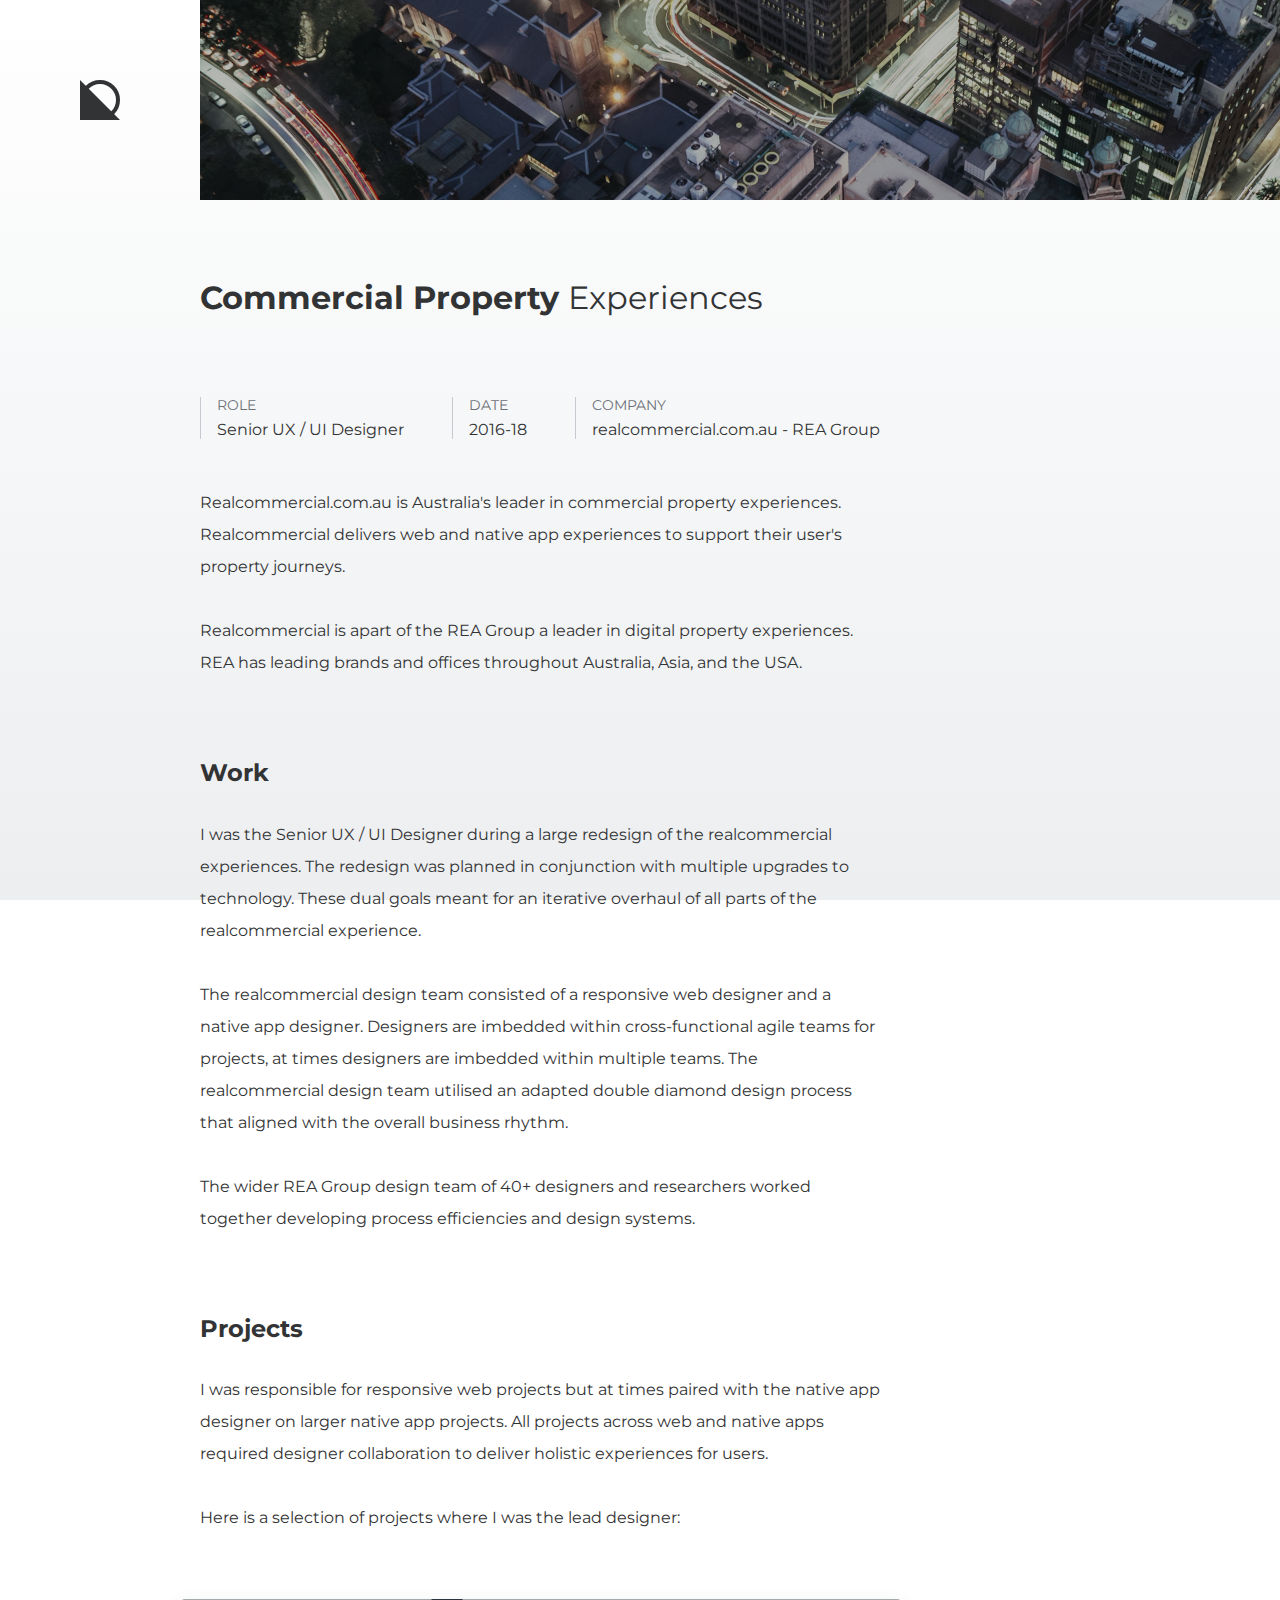
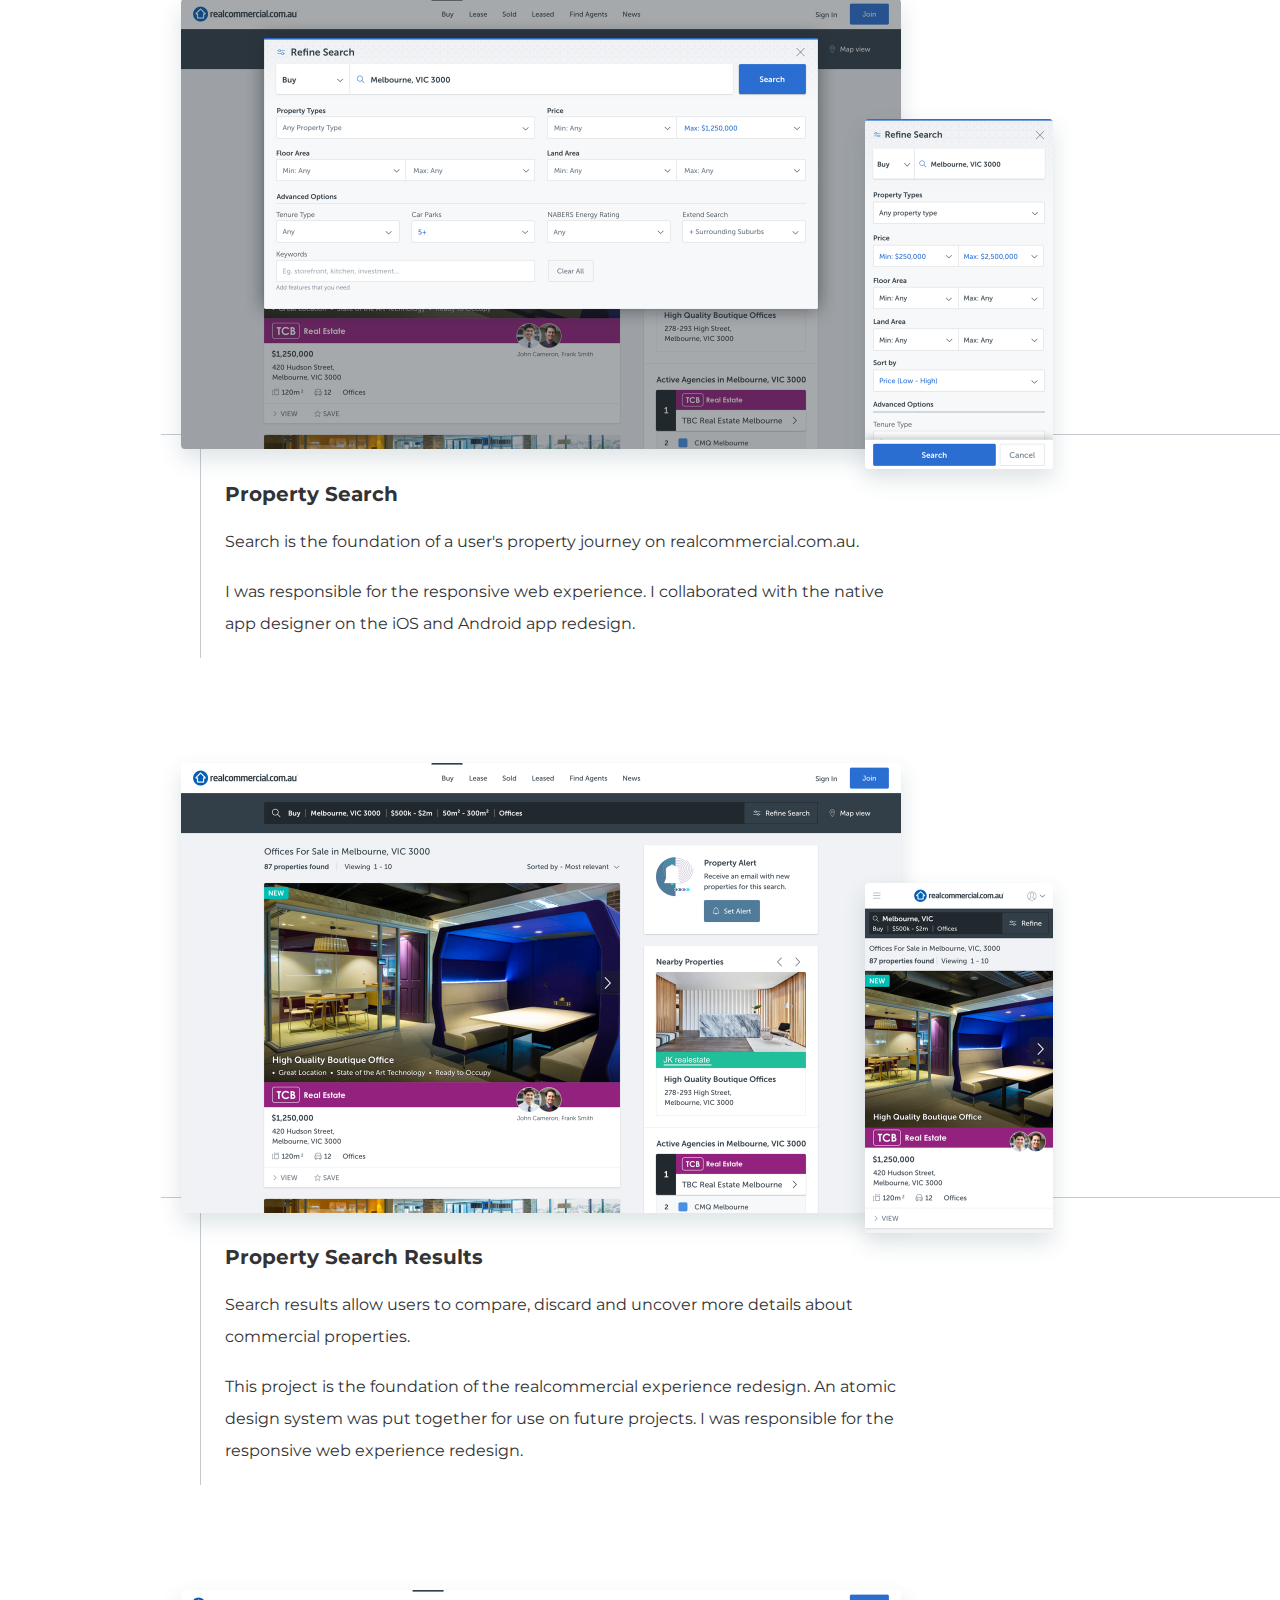
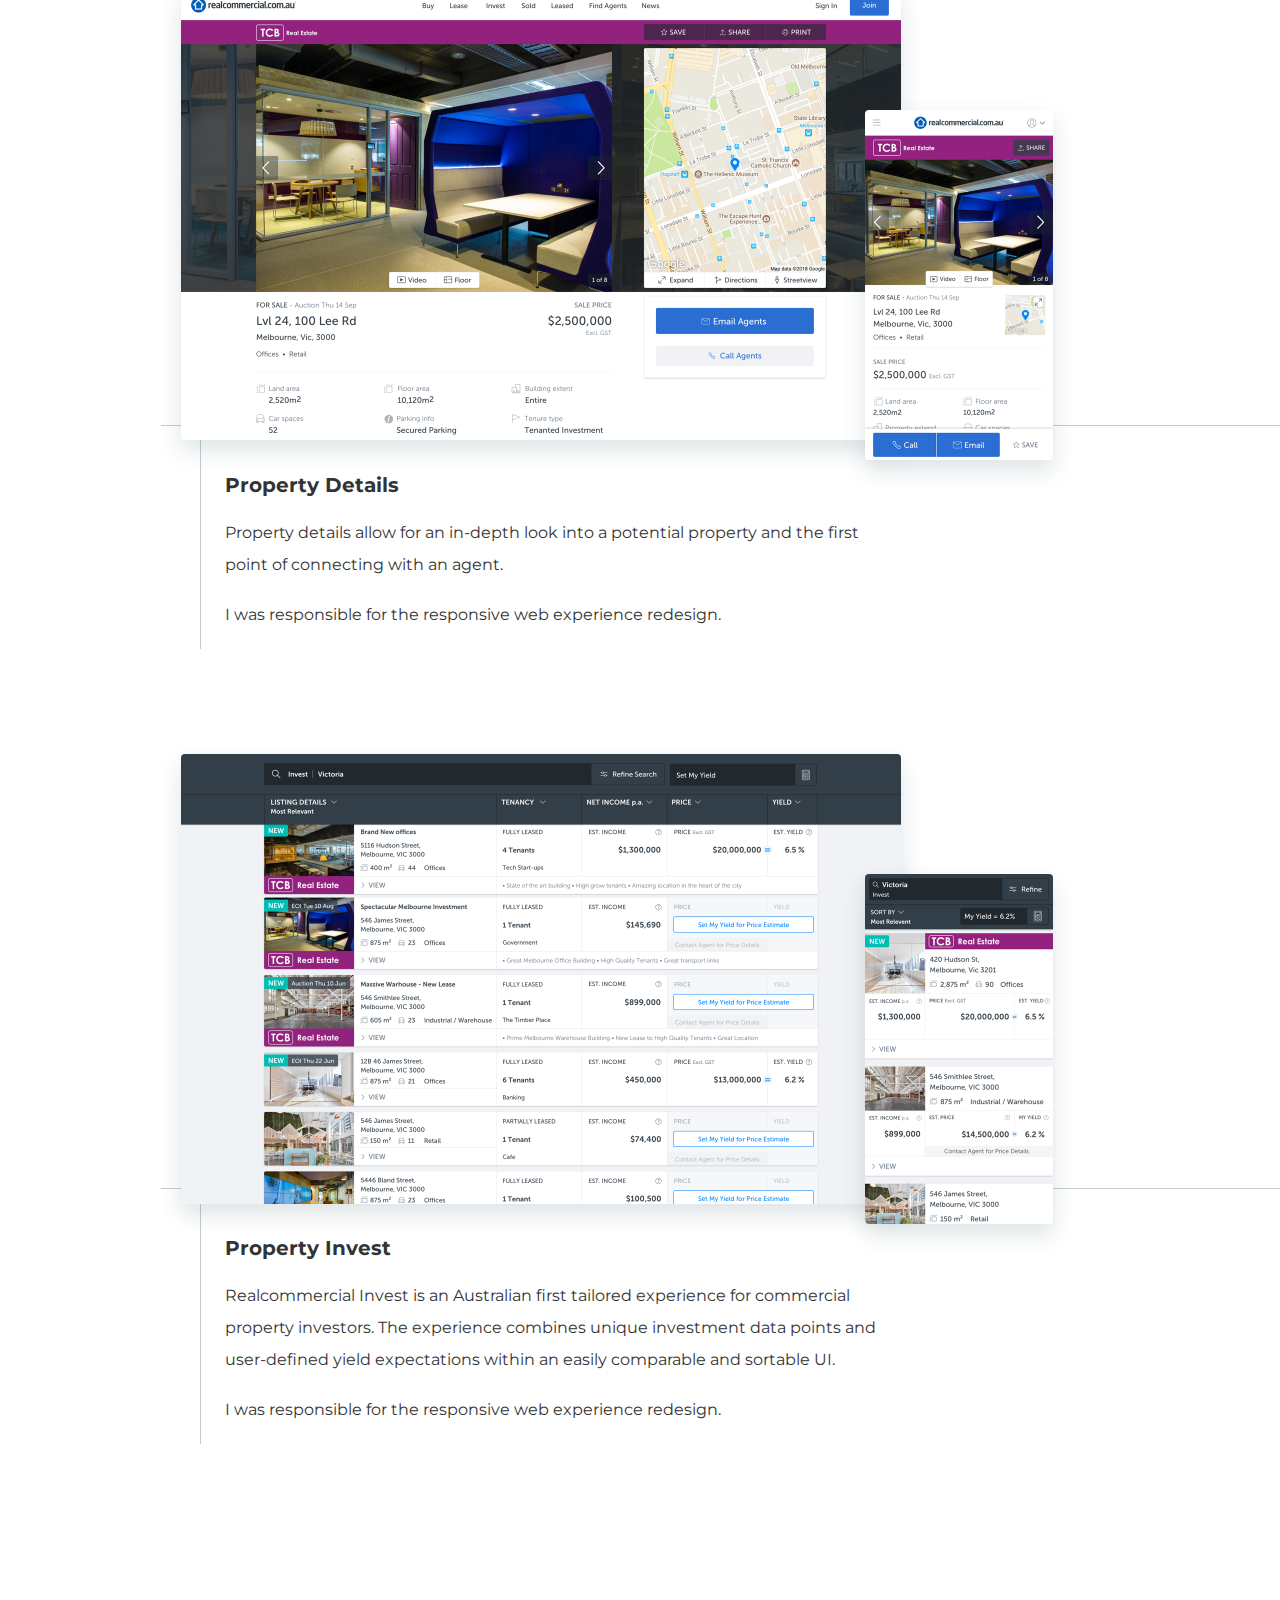
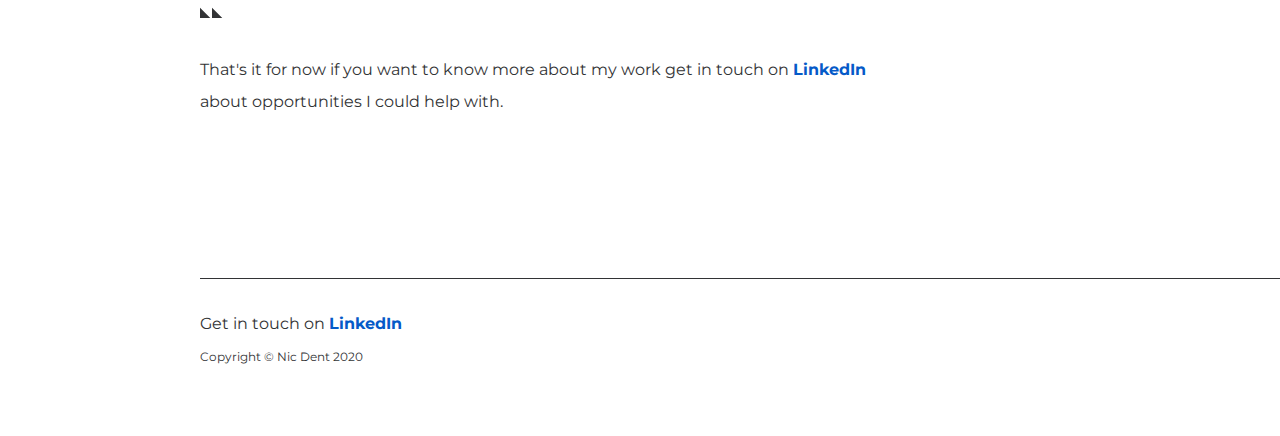
==== case1.html @ f250f26d "case copy updates" ====
<!DOCTYPE html>
<html lang="en">
  <head>
    <meta charset="utf-8">
    <meta http-equiv="X-UA-Compatible" content="IE=edge">
    <meta name="viewport" content="width=device-width, initial-scale=1">
    <meta name="robots" content="nofollow" />
    <meta name="robots" content="noindex">
    <title>Nic Dent UX Designer - </title>
    <!-- CSS -->
    <link href="css/modern-normalize.min.css" rel="stylesheet">
    <link href="css/nicdent_style.css?version=1" rel="stylesheet">
    
    <link href="https://fonts.googleapis.com/css?family=Montserrat:400,700|Open+Sans:400,600&display=swap" rel="stylesheet">
    

    <!-- GA Tracking Code for nicdent.com -->
    <script>
        var _gaq=[['_setAccount','UA-36708443-1'],['_trackPageview']];
        (function(d,t){var g=d.createElement(t),s=d.getElementsByTagName(t)[0];
        g.src=('https:'==location.protocol?'//ssl':'//www')+'.google-analytics.com/ga.js';
        s.parentNode.insertBefore(g,s)}(document,'script'));
    </script>
</head>

<body>
    <nav><a href="index.html" rel="nofollow"><svg xmlns="http://www.w3.org/2000/svg" width="40" height="40" viewBox="0 0 40 40" fill="none" fill-rule="evenodd"><circle stroke="#323335" stroke-width="4" cx="20" cy="20" r="18"/><path fill="#323335" d="M40 40H0V0z"/></svg></a></nav>
    
    <section class="content-container">

                <div class="hero-banner"> </div> 
                <div class="main-content">
                <h1>Commercial Property <span>Experiences</span></h1>
                    <ul class="case-keydetails"> 
                        <li><h3>ROLE</h3>Senior UX / UI Designer</li>
                        <li><h3>DATE</h3>2016-18</li>
                        <li><h3>COMPANY</h3>realcommercial.com.au - REA Group</li>
                    </ul>    
                    <p>Realcommercial.com.au is Australia's leader in commercial property experiences. Realcommercial delivers web and native app experiences to support their user's property journeys.</p>
                    <p>Realcommercial is apart of the REA Group a leader in digital property experiences. REA has leading brands and offices throughout Australia, Asia, and the USA.</p>
                </div>
                <div class="main-content">
                    <h2>Work</h2>
                    <p>I was the Senior UX / UI Designer during a large redesign of the realcommercial experiences. The redesign was planned in conjunction with multiple upgrades to technology. These dual goals meant for an iterative overhaul of all parts of the realcommercial experience.</p> 
                    <p>The realcommercial design team consisted of a responsive web designer and a native app designer. Designers are imbedded within cross-functional agile teams for projects, at times designers are imbedded within multiple teams. The realcommercial design team utilised an adapted double diamond design process that aligned with the overall business rhythm.</p>
                    <p>The wider REA Group design team of 40+ designers and researchers worked together developing process efficiencies and design systems.</p>
                </div>
                <div class="main-content">
                    <h2>Projects</h2>
                    <p>I was responsible for responsive web projects but at times paired with the native app designer on larger native app projects. All projects across web and native apps required designer collaboration to deliver holistic experiences for users.</p>
                    <p>Here is a selection of projects where I was the lead designer:</p>
                </div>
                           

                <div class="main-content project">
                    <img class="desktop-screen" src="img/desktop-screen-rcafilters.png" alt="">
                    <img class="mob-screen" src="img/mob-screen-rcafilters.png" alt="">
                    <div class="project-text">
                        <h3>Property Search</h3>
                        <p>Search is the foundation of a user's property journey on realcommercial.com.au.</p>
                        <p>I was responsible for the responsive web experience. I collaborated with the native app designer on the iOS and Android app redesign.</p>
                    </div>
                </div>


                <div class="main-content project">
                    <img class="desktop-screen" src="img/desktop-screen-rcasrp.png" alt="">
                    <img class="mob-screen" src="img/mob-screen-rcasrp.png" alt="">
                    <div class="project-text">
                        <h3>Property Search Results</h3>
                        <p>Search results allow users to compare, discard and uncover more details about commercial properties.</p>
                        <p>This project is the foundation of the realcommercial experience redesign. An atomic design system was put together for use on future projects. I was responsible for the responsive web experience redesign.</p>
                    </div>
                </div>

                <div class="main-content project">
                   
                        <img class="desktop-screen" src="img/desktop-screen-rcapdp.png" alt="">
                        <img class="mob-screen" src="img/mob-screen-rcapdp.png" alt="">
                  
                    <div class="project-text">
                        <h3>Property Details</h3>
                        <p>Property details allow for an in-depth look into a potential property and the first point of connecting with an agent.</p>
                        <p>I was responsible for the responsive web experience redesign.</p>
                    </div>
                </div>


                <div class="main-content project">
                    <img class="desktop-screen" src="img/desktop-screen-rcainvest.png" alt="">
                    <img class="mob-screen" src="img/mob-screen-rcainvest.png" alt="">
                    <div class="project-text">
                        <h3>Property Invest</h3>
                        <p>Realcommercial Invest is an Australian first tailored experience for commercial property investors. The experience combines unique investment data points and user-defined yield expectations within an easily comparable and sortable UI.</p>
                        <p>I was responsible for the responsive web experience redesign.</p>
                    </div>
                </div>

                









                <!--<div class="main-content project">
                    <img class="mob-screen-solo" src="img/mob-screen-rcapdp.png" alt="">
                    <div class="project-text">
                        <h3>Investor Experience</h3>
                        <p>A responsive web experience for commercial property investors.</p>
                    </div>
                </div>-->
                
                
                <div class="main-content case-end">
                    <div>
                        <svg xmlns="http://www.w3.org/2000/svg" width="23" height="11" fill="#323335" fill-rule="evenodd"><path d="M22.275 11H12V.725zm-12 0H0V.725z"/></svg>
                    </div>
                    
                    <p>That's it for now if you want to know more about my work get in touch on <a href="https://www.linkedin.com/in/nicdent" target="_blank" onclick="_gaq.push(['_trackEvent','outgoing_links','linkedIn'])">LinkedIn</a> about opportunities I could help with.</p> 
                    
                </div>
                <!--<section class="work-splash">
                    <h2>Other Work</h2>

                    
                    <article class="case-splash case2-splash">
                        <a href="case2.html" rel="nofollow">
                            <div class="case-splash-img"><img src="img/case2-splash-device.png" alt=""></div>
                            <p class="case-name"><span>Small Business</span> Experiences</p>
                            <p class="company">MYOB</p>
                        </a>
                    </article>
                    <article class="case-splash case3-splash">
                        <a href="case3.html" rel="nofollow">
                            <div class="case-splash-img"><img src="img/case3-splash-device.png" alt=""></div>
                            <p class="case-name"><span>Property Industry</span> Experiences</p>
                            <p class="company">realestate.com.au.com.au</p>
                        </a>
                    </article>

                    
                  
                </section>-->

                <footer>
                    <p>Get in touch on <a href="https://www.linkedin.com/in/nicdent" target="_blank" onclick="_gaq.push(['_trackEvent','outgoing_links','linkedIn'])">LinkedIn</a></p>

                    <p class="copyright">Copyright &copy; Nic Dent 2020</p>                                 
                </footer>
       
           
      
    </section> 



</body>
</html>
---- css/nicdent_style.css ----
body{
  background: #ffffff;
  background: -webkit-gradient(linear, left top, left bottom, color-stop(0%,#ffffff), color-stop(100%,#ECEEF0));
  background: -webkit-linear-gradient(top,  #ffffff 0%, #ECEEF0 100%);
  background:    -moz-linear-gradient(top,  #ffffff 0%, #ECEEF0 100%);
  background:     -ms-linear-gradient(top,  #ffffff 0%, #ECEEF0 100%);
  background:      -o-linear-gradient(top,  #ffffff 0%, #ECEEF0 100%);
  background:         linear-gradient(to bottom, #ffffff 0%, #ECEEF0 100%);
  filter: progid:DXImageTransform.Microsoft.gradient( startColorstr='#ffffff', endColorstr='#ECEEF0',GradientType=0 );
  background-attachment: fixed;
  font-family: 'Montserrat', sans-serif;
  overflow-x: hidden;
  color: #323335;

}

h1,
h2,
h3,
h4,
h5,
h6 {
    font-family: 'Montserrat', sans-serif;
    font-weight: 700;
}

h1{
  font-size: 32px;
  margin: 0px 0px 80px 0px;
}

h1 > span{
    font-weight: 400;
}

h2{
  font-size:24px;
  margin-top: 8px;
}

p{
  font-weight: 400;
}

nav{
  position: fixed;
  top: 80px;
  left: 80px;
  z-index: 1;
}

a {
  color: #055AC8;
  font-weight: 700;
  text-decoration: none;
  cursor: pointer;
}

a:hover{
  text-decoration: underline;
}













.home-banner{
  padding: 80px 0px; 
  
}

.home-banner h1{
  margin:0 0 80px 0;
  font-size: 40px;
  line-height: 40px;
}

.home-banner p{
  font-size: 18px;
  line-height: 32px;
  max-width: 680px;
  margin: 32px 0px 18px 0px; 
}




.work-splash{
  margin: 0px 0px 80px 0px;
  padding-top: 40px;
  border-top: 1px solid #C4CACF;
}

.work-splash h2{
  margin: 0px 0px 40px 0px;
}




article.case-splash {
  max-width: 1020px;
  height: auto;
  margin: -12px 0px 68px -30px;
  display:block;
  background: url(../img/case1-splash-bg.png) 30px 32px / 1020px 160px no-repeat; 
}

article.case-splash a{
  display: block;
  width: 100%;
  height: 100%;
  color: #323335;
  text-decoration: none;
  cursor: pointer;
}

article.case-splash a:hover p.case-name{
  color: #323335;
  text-decoration: underline; 
}

article.case-splash a:hover p.company{
  color: #323335;
  text-decoration: none; 
}

article.case-splash a:hover >  .case-splash-img{
  border-bottom: 1px solid #323335;
}

article.case1-splash {
 background-image: url(../img/case1-splash-bg.png);          
}

article.case2-splash {
  background-image: url(../img/case2-splash-bg.png);
}

article.case3-splash {
  background-image: url(../img/case3-splash-bg.png);
}

article.case-splash .case-splash-img{
  max-width: 1040px;
  padding: 0px 10px;
  height: 193px; 
  border-bottom: 1px solid #C4CACF;
}

article.case-splash img{
  width: 180px;
  height: 192px; 
}





.case-splash p.case-name{
  background: url(../img/link-arrow.svg) 0px 15px no-repeat;
  font-size:18px;
  line-height: 24px;
  padding:12px 0px 8px 24px;
  margin: 0px 0px 0px 30px;
}

/* article.case-splash a:hover > p{
  background: url(../img/link-arrow.svg) 2px 15px #fff no-repeat;
} */

.case-splash p.case-name span{
  font-weight:700;
}

.case-splash p.company{
  font-size: 14px;
  font-weight:400;
  line-height: 20px;
  padding:0px 0px 0px 24px;
  margin: 0px 0px 0px 30px;
}








.content-container{
  margin-left: calc(50% - 640px);
  margin-bottom: 40px;
}

.hero-banner{
  background: url(../img/case-bg2x.png) no-repeat #333;
  background-size: 1660px;
  height: 200px;

}

.main-content{
  margin-top: 80px;
}

.main-content p{
  font-size: 16px;
  line-height: 32px;
  max-width: 680px;
  margin: 32px 0px 18px 0px; 
}



.case-keydetails{
  
  list-style: none;
  display:flex;
  justify-content: flex-start;
  margin: 0px 0px 0px 0px;
  padding: 0px 0px 0px 0px;
}


.case-keydetails li{
  margin: 0px 48px 16px 0px;
  padding-left: 16px;
  border-left: 1px solid #C4CACF;
}


.case-keydetails li h3{
  margin: 0px 0px 8px 0px;
  font-size: 14px;
  font-weight: 400;
  color: #6C7077;
}









/*.project{
  margin-bottom: 120px;
}


.project > img{
  margin-left: -30px;
  max-width: 1070px;
  border-bottom: 1px solid #C4CACF; 
  height: auto;
  padding: 0 15px;
  
}

.project-text{
  padding: 0px 0px 0px 20px;
  border-left: 1px solid #D2D7DE;
  background: url(../img/project-triangle.svg) 0px 0px no-repeat;
}

.project-text{
  padding: 0px 0px 0px 20px;
  border-left: 1px solid #C4CACF;

}

.project-text > h3{
  font-size: 20px;
  padding: 20px 0px 8px 0px;
  margin: -4px 0px 0px 0px;
  
}

.project-text > p{
  font-size: 16px;
  margin: 0px;
  padding: 0px 0px 18px 0px
}*/








.project{
  margin: 80px 0px 120px 0px;
  padding-top: 5px;
  border-left: 1px solid #C4CACF;
  position: relative;
}

.project > img{
  position: relative;
  left: -20px;

  height: auto;
  box-shadow: 0 10px 22px 0 rgba(28, 67, 80, 0.15);
  border-radius: 4px;
}

.project > img.desktop-screen{
  width: 720px;
    margin-top: -20px;
}

.project > img.mob-screen{
  width: 188px;
  left: -60px;
  top: 20px;
}

.project > img.mob-screen-solo{
  width: 188px;
  margin-top: -20px;
}

.project-text{
  max-width: 1240px;
  margin-top: -20px;
  margin-left: -40px;
  padding: 20px 0px 0px 64px;
  border-top: 1px solid #C4CACF; 

}

.project-text > h3{
  font-size: 20px;
  padding: 32px 0px 20px 0px;
  margin: -4px 0px 0px 0px;  
}

.project-text > p{
  font-size: 16px;
  margin: 0px;
  padding: 0px 0px 18px 0px
}














.case-end{
  margin: 160px 0px 120px 0px;
}





footer{
  margin-top: 160px;
  padding: 20px 0px; 
  border-top: 1px solid #323335;
}


.copyright{
  font-size: 12px
}







@media only screen and (max-width: 1679px) {

  .content-container{
    margin-left: calc(50% - 520px);
  }

  


}




@media only screen and (max-width: 1439px) {

  .content-container{
    margin-left: calc(50% - 440px);
  }


  .project > img{
    max-width: 800px;
    height: auto;
  }
  

}  



@media only screen and (max-width: 1239px) {
  .content-container{
    margin-left: calc(50% - 340px);
  }

  nav.home-nav{
    width:160px;
    height:200px;
    padding: 80px 60px;
  }

  nav.home-nav svg{
    width: 40px;
    height: 40px;
  }

  nav{
    top: 0px;
    left: 0px;
    width:160px;
    height:200px;
    padding: 80px 60px;
  }

  nav svg{
    width: 40px;
    height: 40px;
  }

  .hero-banner{
    height: 200px;
  }

  .project > img{
    left:-10px;
  }

  .project > img.desktop-screen{
    width: 540px;
    margin-top: -20px;
  }

  .project > img.mob-screen{
    width: 141px;
    left: -60px;
    top: 20px;
  }

  .project > img.mob-screen-solo{
    width: 141px;
    margin-top: -20px;
  }

  .case-keydetails li{
    margin: 0px 32px 16px 0px;
  }
  

}  


@media only screen and (max-width: 1023px) {

  .content-container{
    margin-left: 0px;
  }

  nav.home-nav{
    width:120px;
    height:200px;
    padding: 80px 40px;
  }

  nav.home-nav svg{
    width: 40px;
    height: 40px;
  }

  nav{
    width:100px;
    height:100px;
    padding: 30px;
    background-color: #ffffff;
    position: absolute;
  }

  nav svg{
    width: 40px;
    height:40px;
  }

  .home-banner{
    padding: 200px 0px 80px 0px;
    width: 100%;
  }

  .hero-banner{
    height: 200px;
    margin-left:0px;
  }

  .hero-banner h1{
    margin:0 32px;
    color: #ffffff;
    position:absolute;
    bottom:40px;
    line-height: 40px;
  }

  section.case-content{
    margin:80px 0px;
    display: flex;
    flex-wrap: wrap; 
    flex-direction: column;   
  }

  .main-content, .home-banner, .work-splash{
    margin-left: 40px;
    max-width: 100%;
  }

  .case-keydetails li{
    margin: 0px 32px 16px 0px;
  }

  footer{
    padding-left: 40px;
  }
  

}  



@media only screen and (max-width: 767px) {

  .content-container{
    margin-left: 0px;
    max-width: 100%;
  }

  nav.home-nav{
    width:72px;
    height:112px;
    padding: 40px 20px;
  }

  nav.home-nav svg{
    width: 32px;
    height: 32px;
  }

 nav{
    width:72px;
    height:72px;
    padding: 20px;
    background-color: #ffffff;
  }

  nav svg{
    width: 32px;
    height: 32px;
  }

  h1{
    font-size: 24px;
    margin: 0px 0px 40px 0px;
  }

  h2{
    font-size:20px;
    margin-top: 8px;
  }

  .home-banner{
    padding: 112px 0px;
    max-width: 100%;
  }

  .home-banner h1{
    font-size: 32px;
    margin: 0 0 40px 0;
    line-height: 40px;
  }

  .hero-banner{
    background-size: 1200px;
    background-position-x: -300px;
    height: 144px;
    margin-left:0px;
  }

  section.case-content{
    margin:16px 16px;
    display: flex;
    flex-wrap: wrap; 
    flex-direction: column;   
  }

  .main-content{
    margin-top: 40px;
  }

  .main-content p{
    font-size: 16px;
  }

  .main-content, .home-banner{
    max-width: 100%;
    margin-left: 0px;
    padding-left: 20px;
    padding-right: 20px;
  }

  .work-splash{
    max-width: 100%;
    margin-left: 0px;
    padding-left: 0px;
    padding-right: 0px;
  }

  .work-splash h2{
    padding-left: 20px;
  }

  article.case-splash {
    max-width: 100%;
    height: 240px;
    background-position-x: -240px;
    margin: -12px 0px 68px 0px;
  }

  article.case-splash img{
    margin-left: -12px;
  }

  article.case-splash .case-splash-img{
    max-width: 100%;
  }

  .case-splash p.case-name {  
    margin: 0px 0px 0px 20px;
}


  

  .main-content p{
    font-size: 16px;
    max-width: 100%;
  }

  .case-keydetails{

    display: flex;
    flex-wrap: wrap; 
    flex-direction: column;   
  }

  .case-keydetails li{
    font-size: 14px;
    margin: 0px 32px 0px 0px;
    padding-bottom: 24px;
  }

  .case-keydetails li:nth-child(3){
    padding-bottom: 0px;
  }

  .project{
    margin-top:300px;
    margin-left: 20px;
    padding-left: 0px;
    padding-right: 0px;
  }

  .project > img{
    position: absolute;
    left: -10px;
  }

  .project > img.desktop-screen{
    max-width: 270px;
    margin-top: -180px;
  }

  .project > img.mob-screen{
    max-width: 70px;
    left: 240px;
    top: -120px;
  }

  .project > img.mob-screen-solo{
    max-width: 94px;
    margin-top: -180px;
    left: -10px;
  }

  footer{
    padding-left: 20px;
  }
  

}
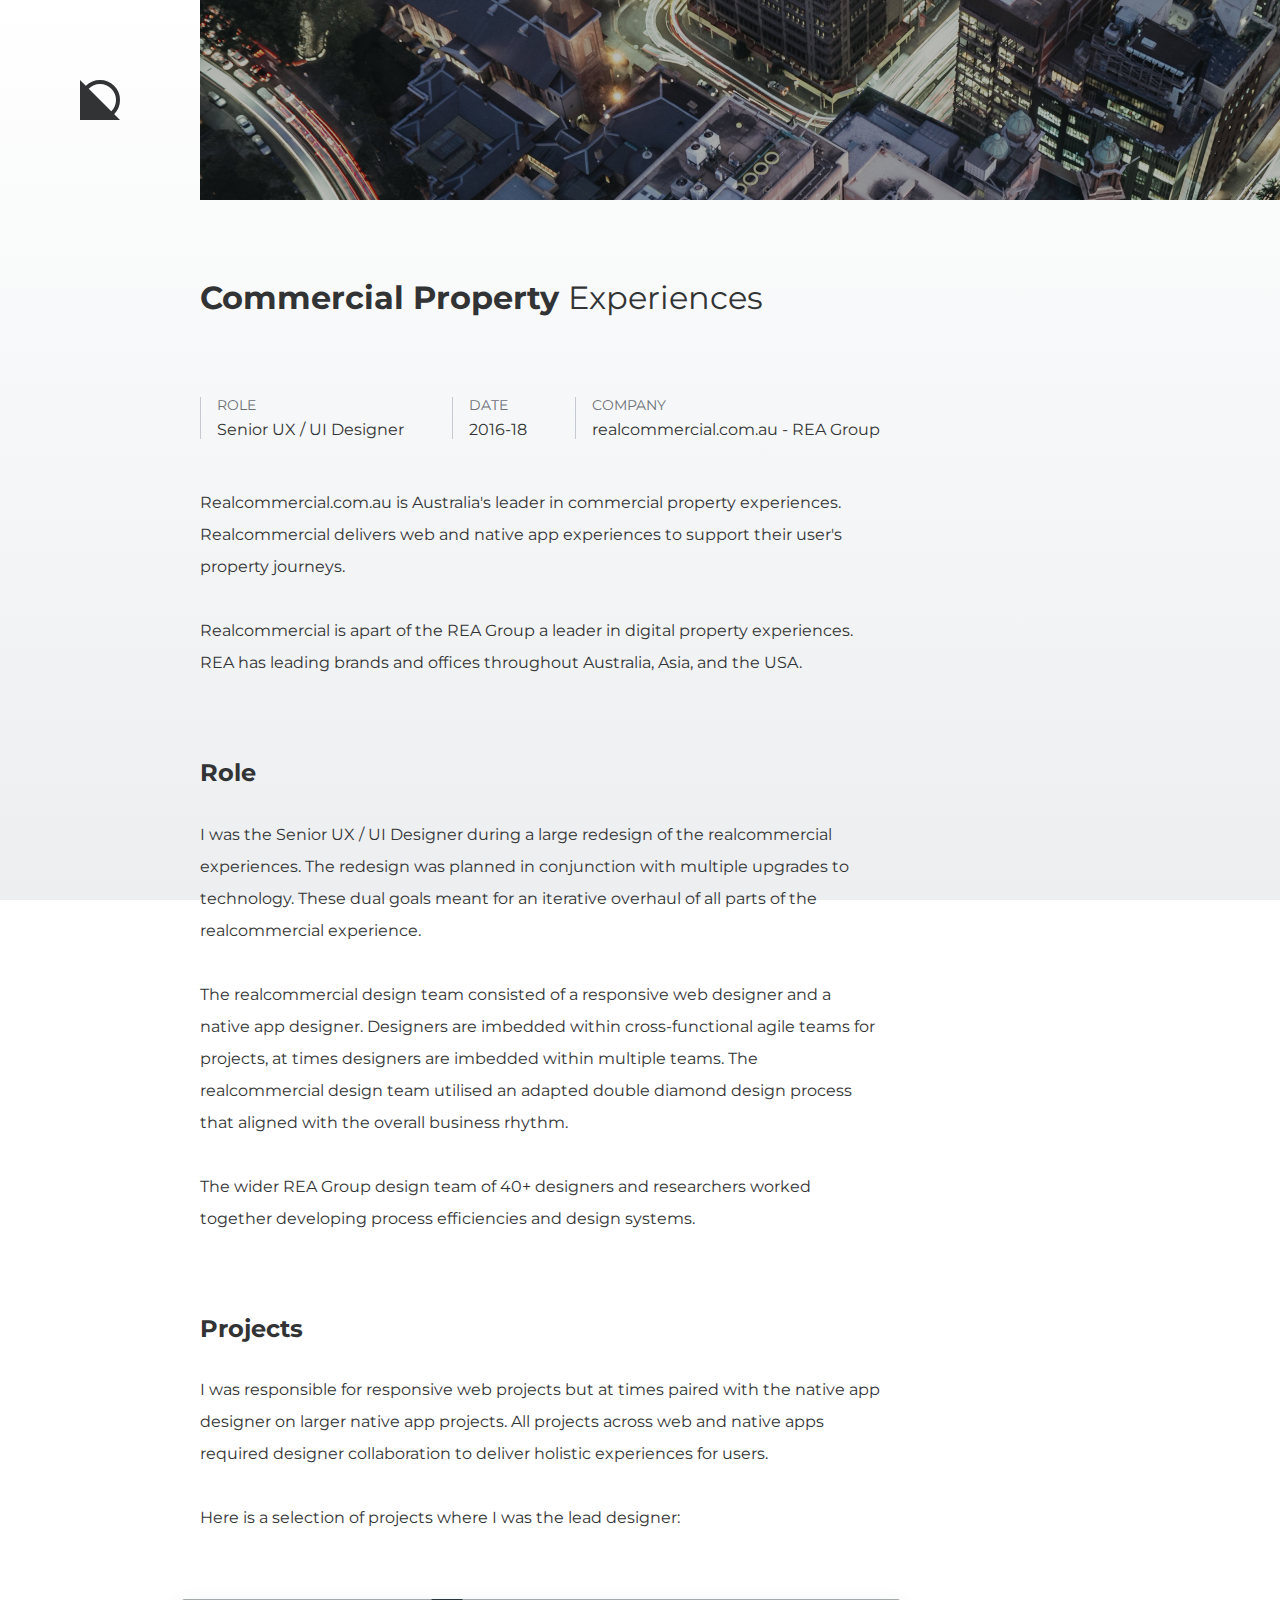
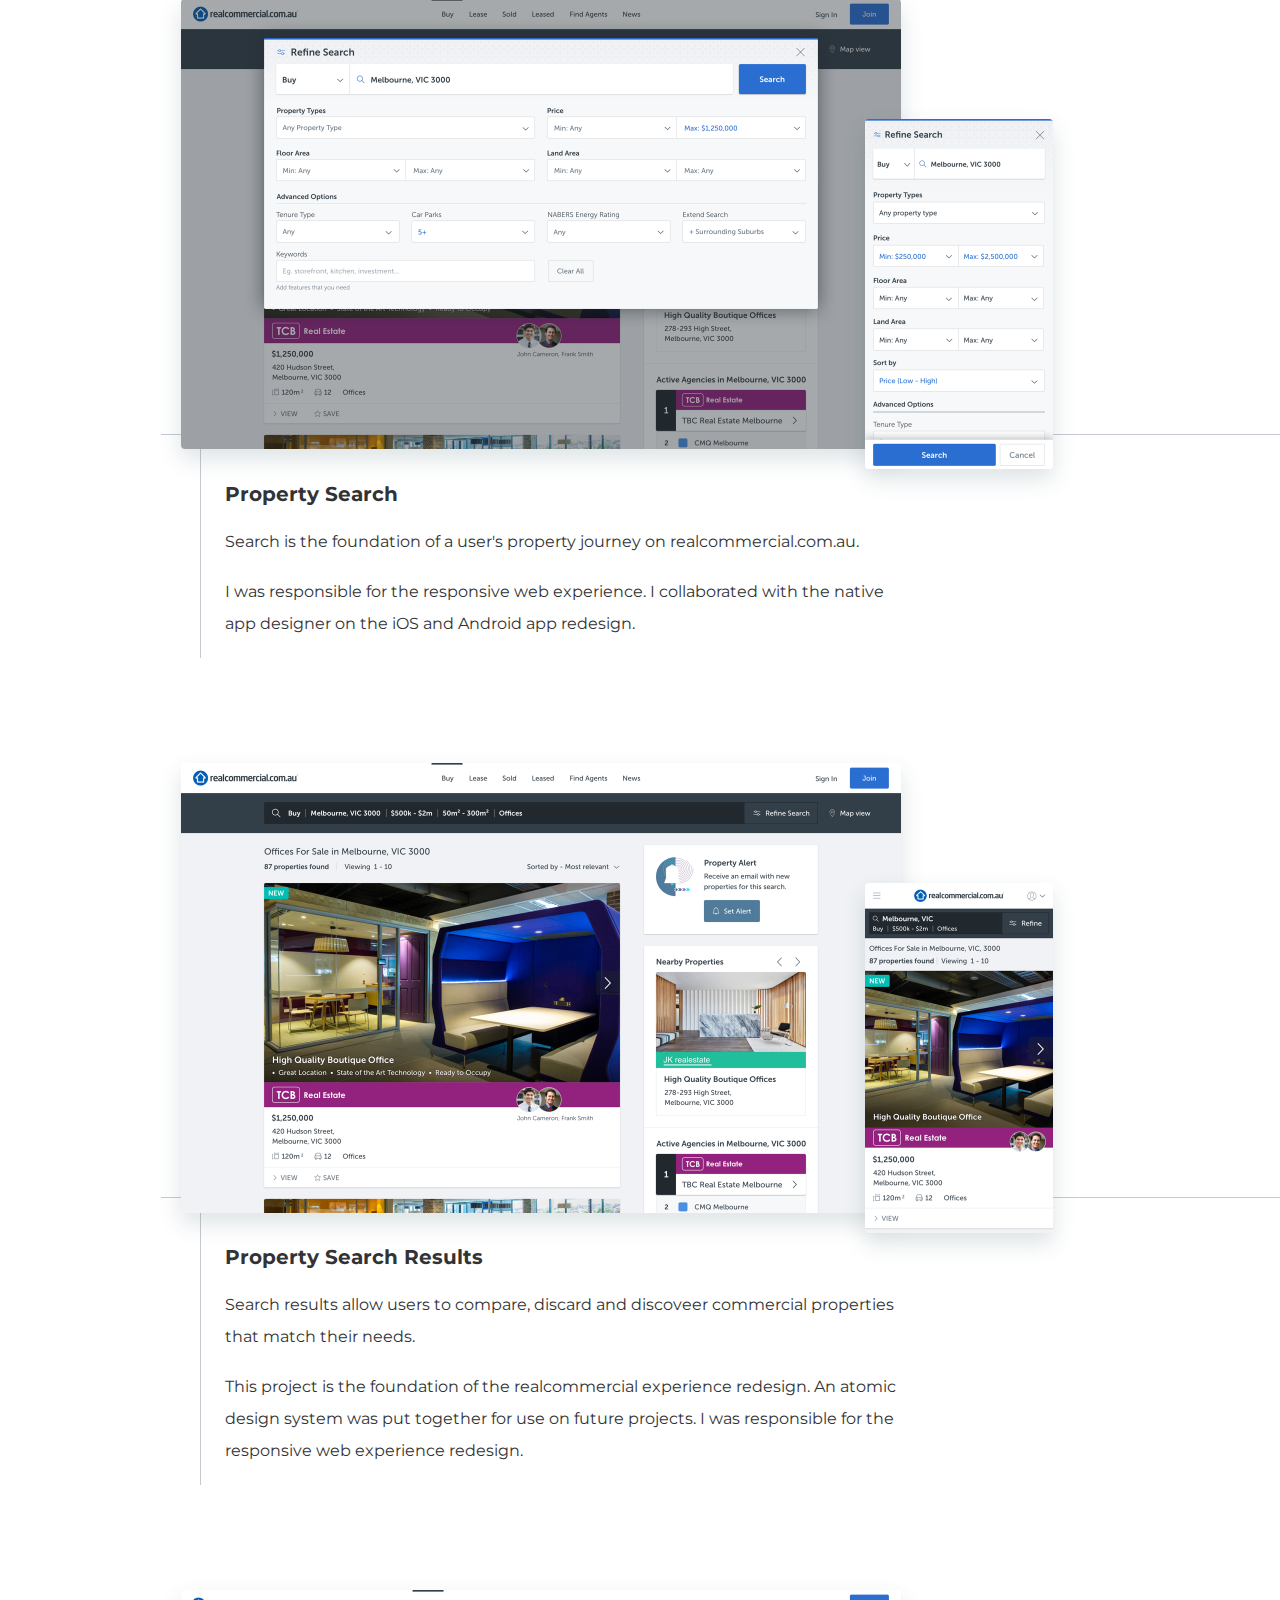
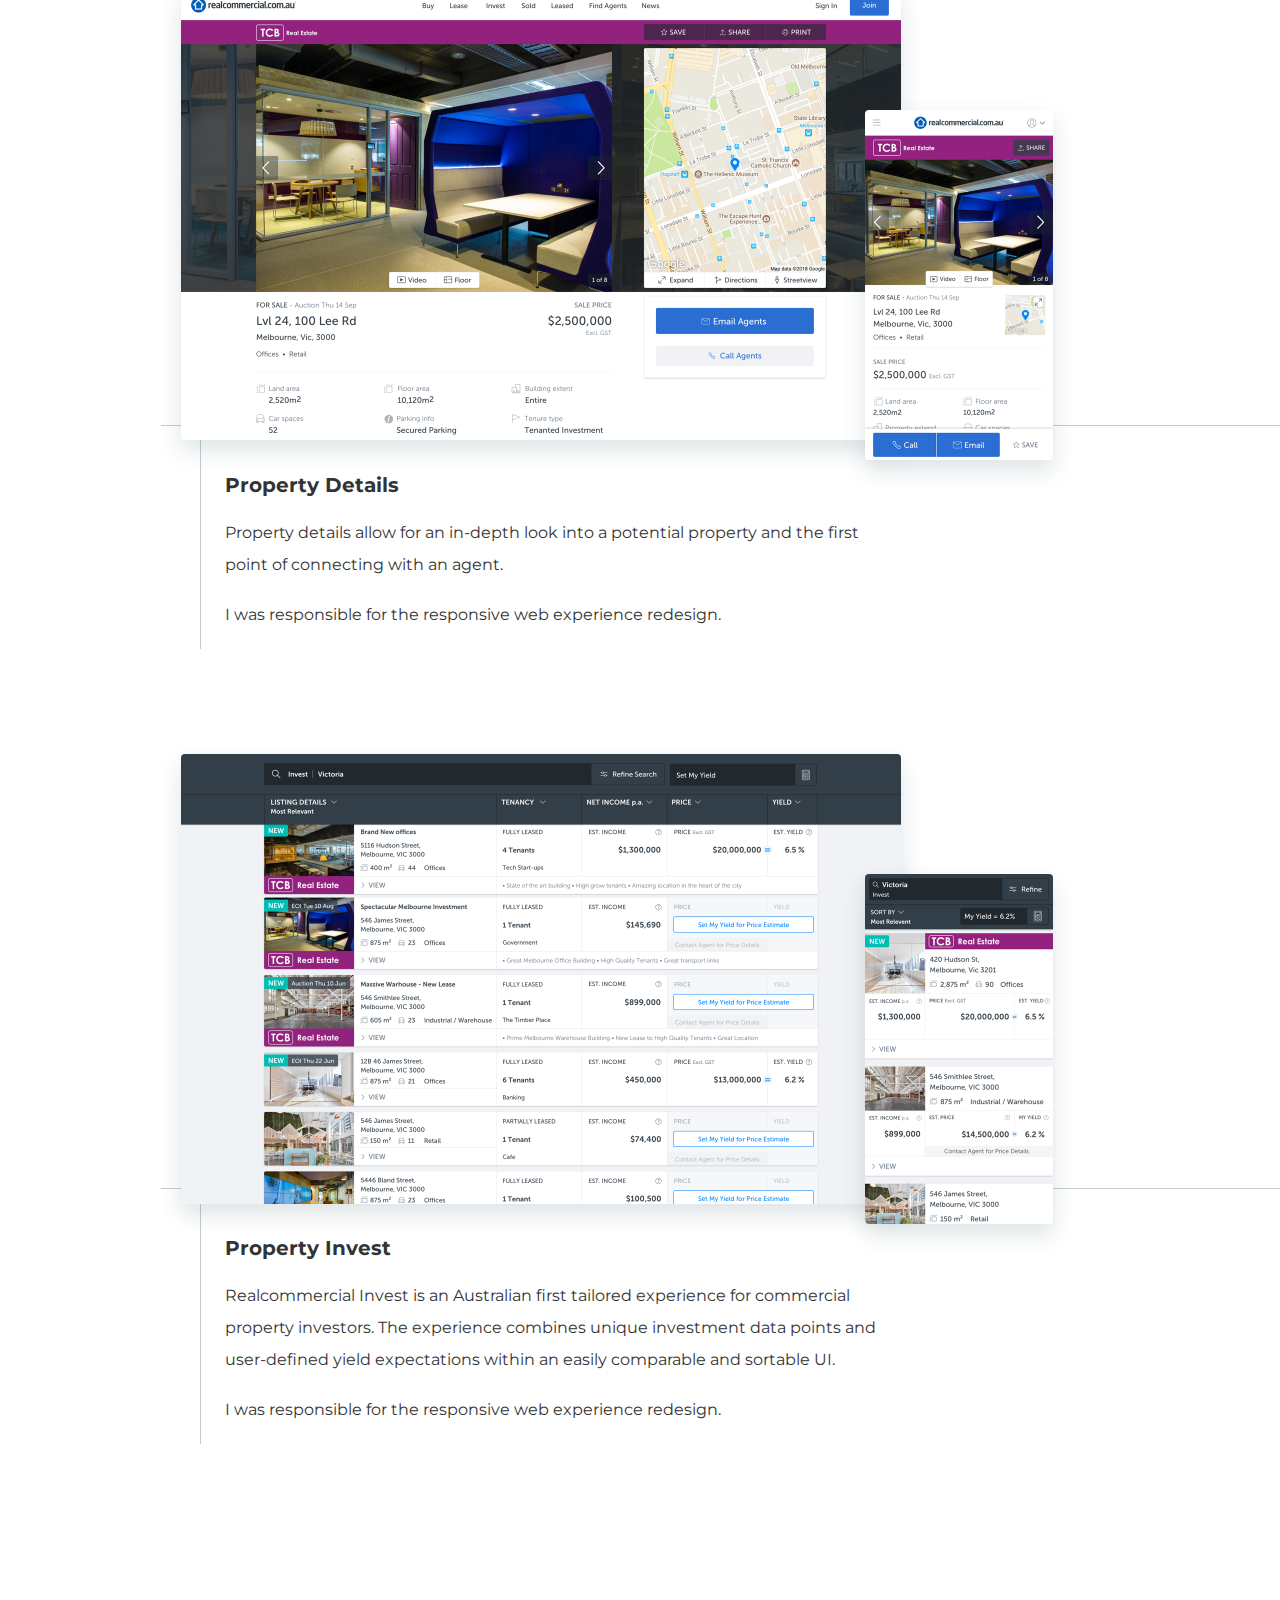
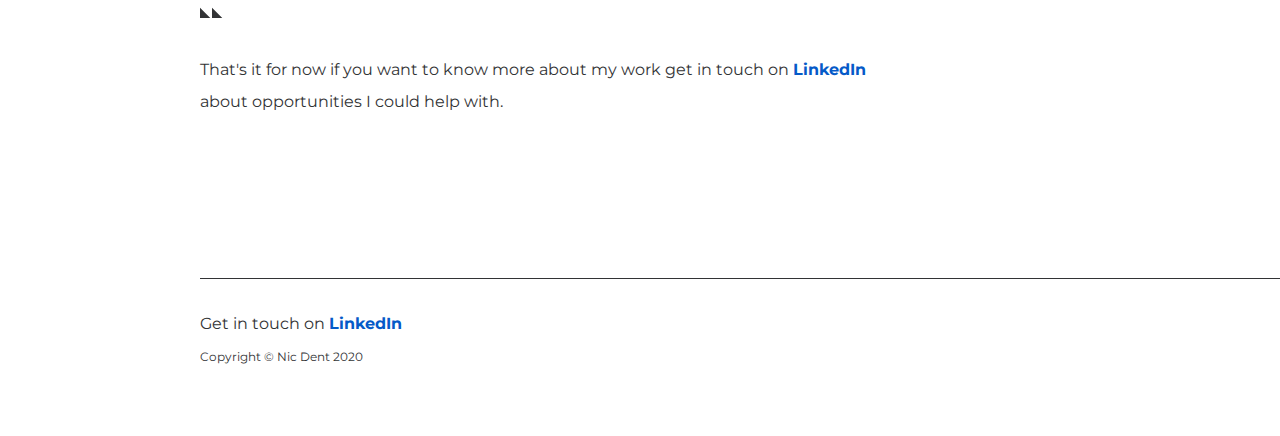
==== commit 4a582f52: "Update case1.html" ====
--- a/case1.html
+++ b/case1.html
@@ -40,7 +40,7 @@
                     <p>Realcommercial is apart of the REA Group a leader in digital property experiences. REA has leading brands and offices throughout Australia, Asia, and the USA.</p>
                 </div>
                 <div class="main-content">
-                    <h2>Work</h2>
+                    <h2>Role</h2>
                     <p>I was the Senior UX / UI Designer during a large redesign of the realcommercial experiences. The redesign was planned in conjunction with multiple upgrades to technology. These dual goals meant for an iterative overhaul of all parts of the realcommercial experience.</p> 
                     <p>The realcommercial design team consisted of a responsive web designer and a native app designer. Designers are imbedded within cross-functional agile teams for projects, at times designers are imbedded within multiple teams. The realcommercial design team utilised an adapted double diamond design process that aligned with the overall business rhythm.</p>
                     <p>The wider REA Group design team of 40+ designers and researchers worked together developing process efficiencies and design systems.</p>
@@ -68,7 +68,7 @@
                     <img class="mob-screen" src="img/mob-screen-rcasrp.png" alt="">
                     <div class="project-text">
                         <h3>Property Search Results</h3>
-                        <p>Search results allow users to compare, discard and uncover more details about commercial properties.</p>
+                        <p>Search results allow users to compare, discard and discoveer commercial properties that match their needs.</p>
                         <p>This project is the foundation of the realcommercial experience redesign. An atomic design system was put together for use on future projects. I was responsible for the responsive web experience redesign.</p>
                     </div>
                 </div>
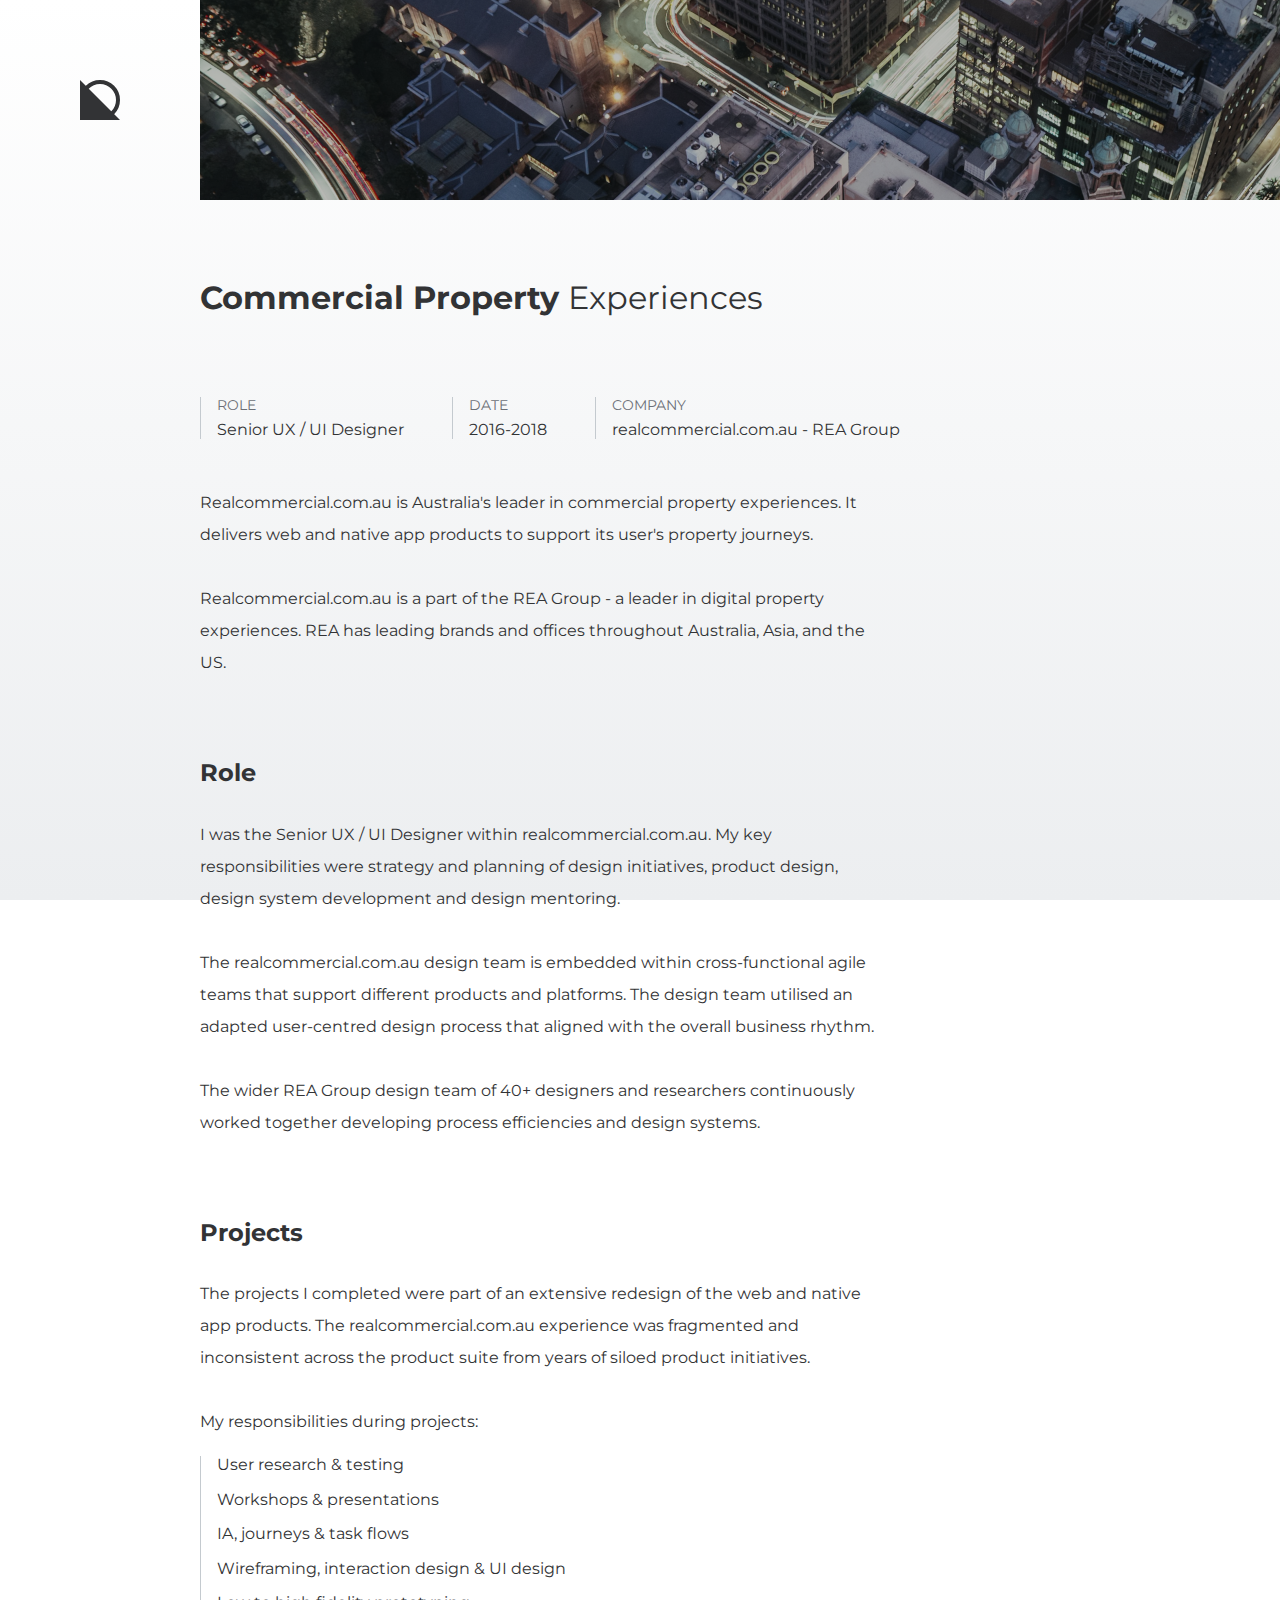
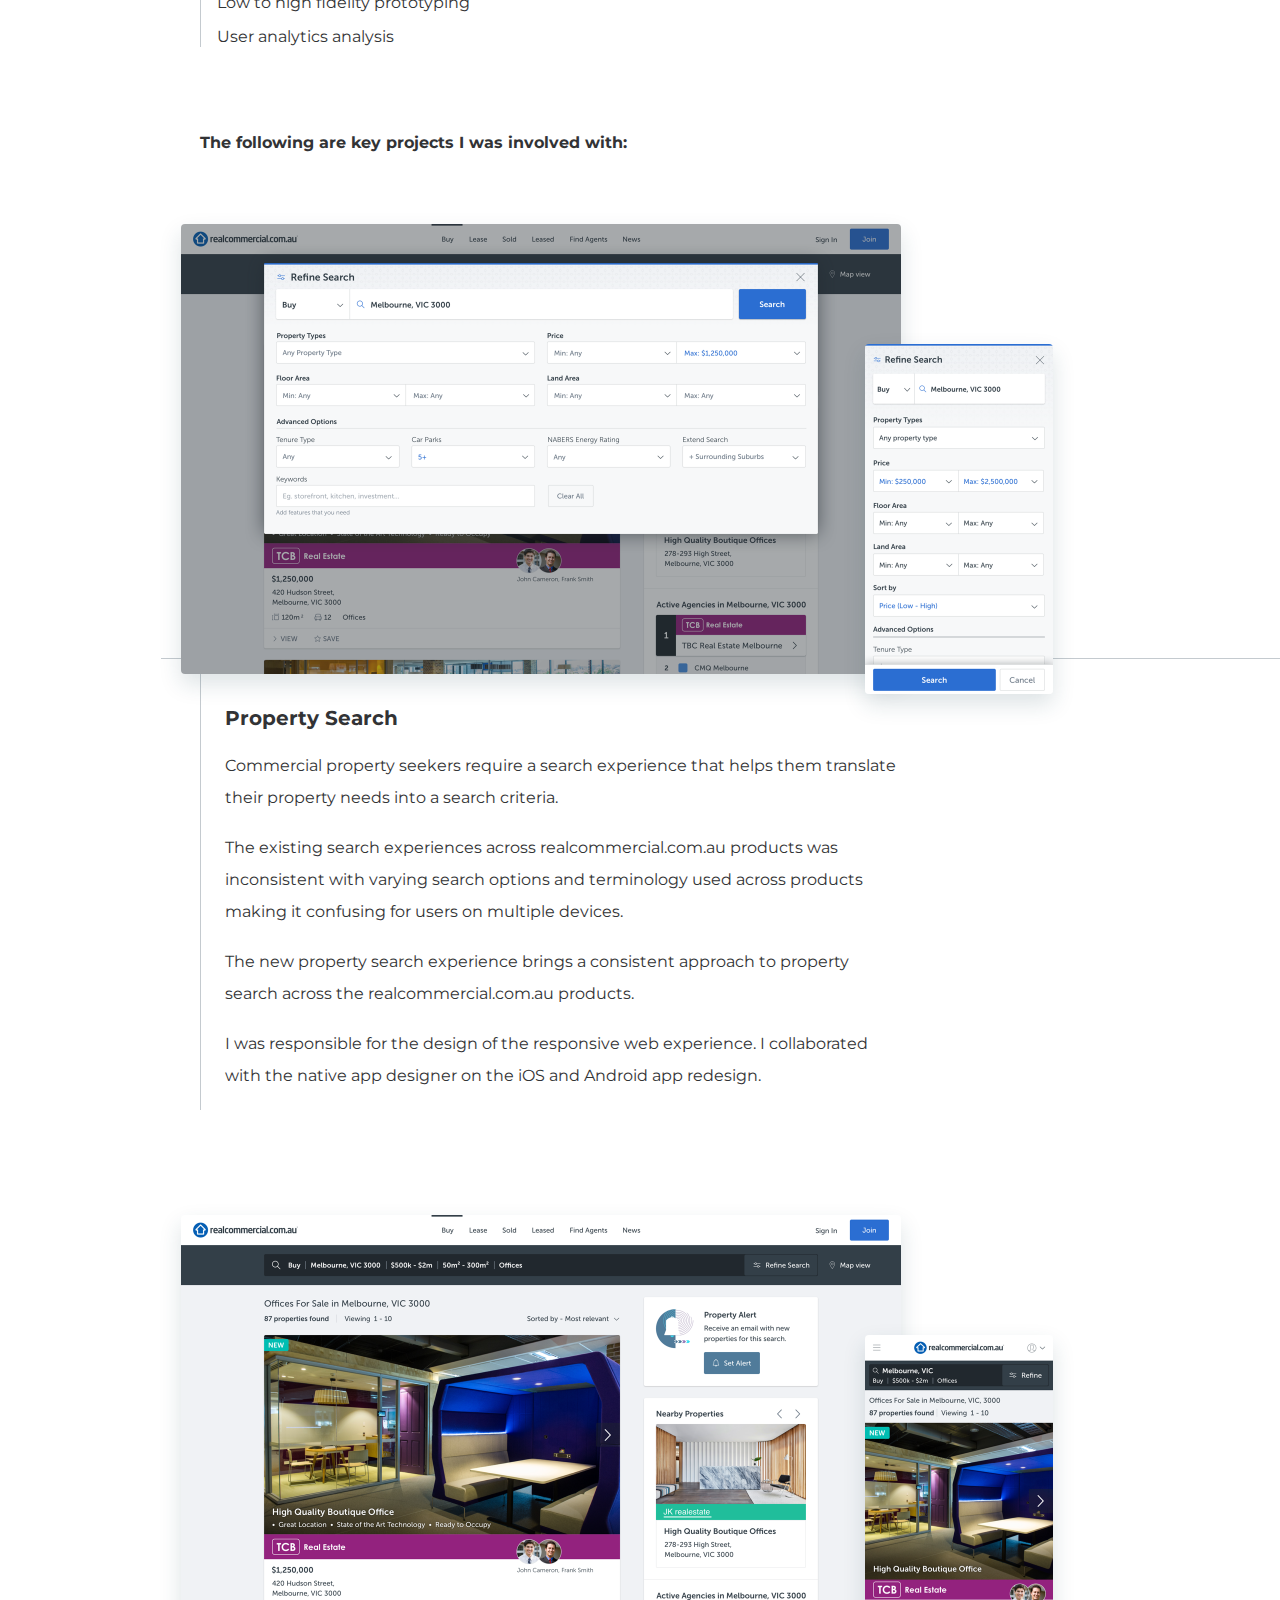
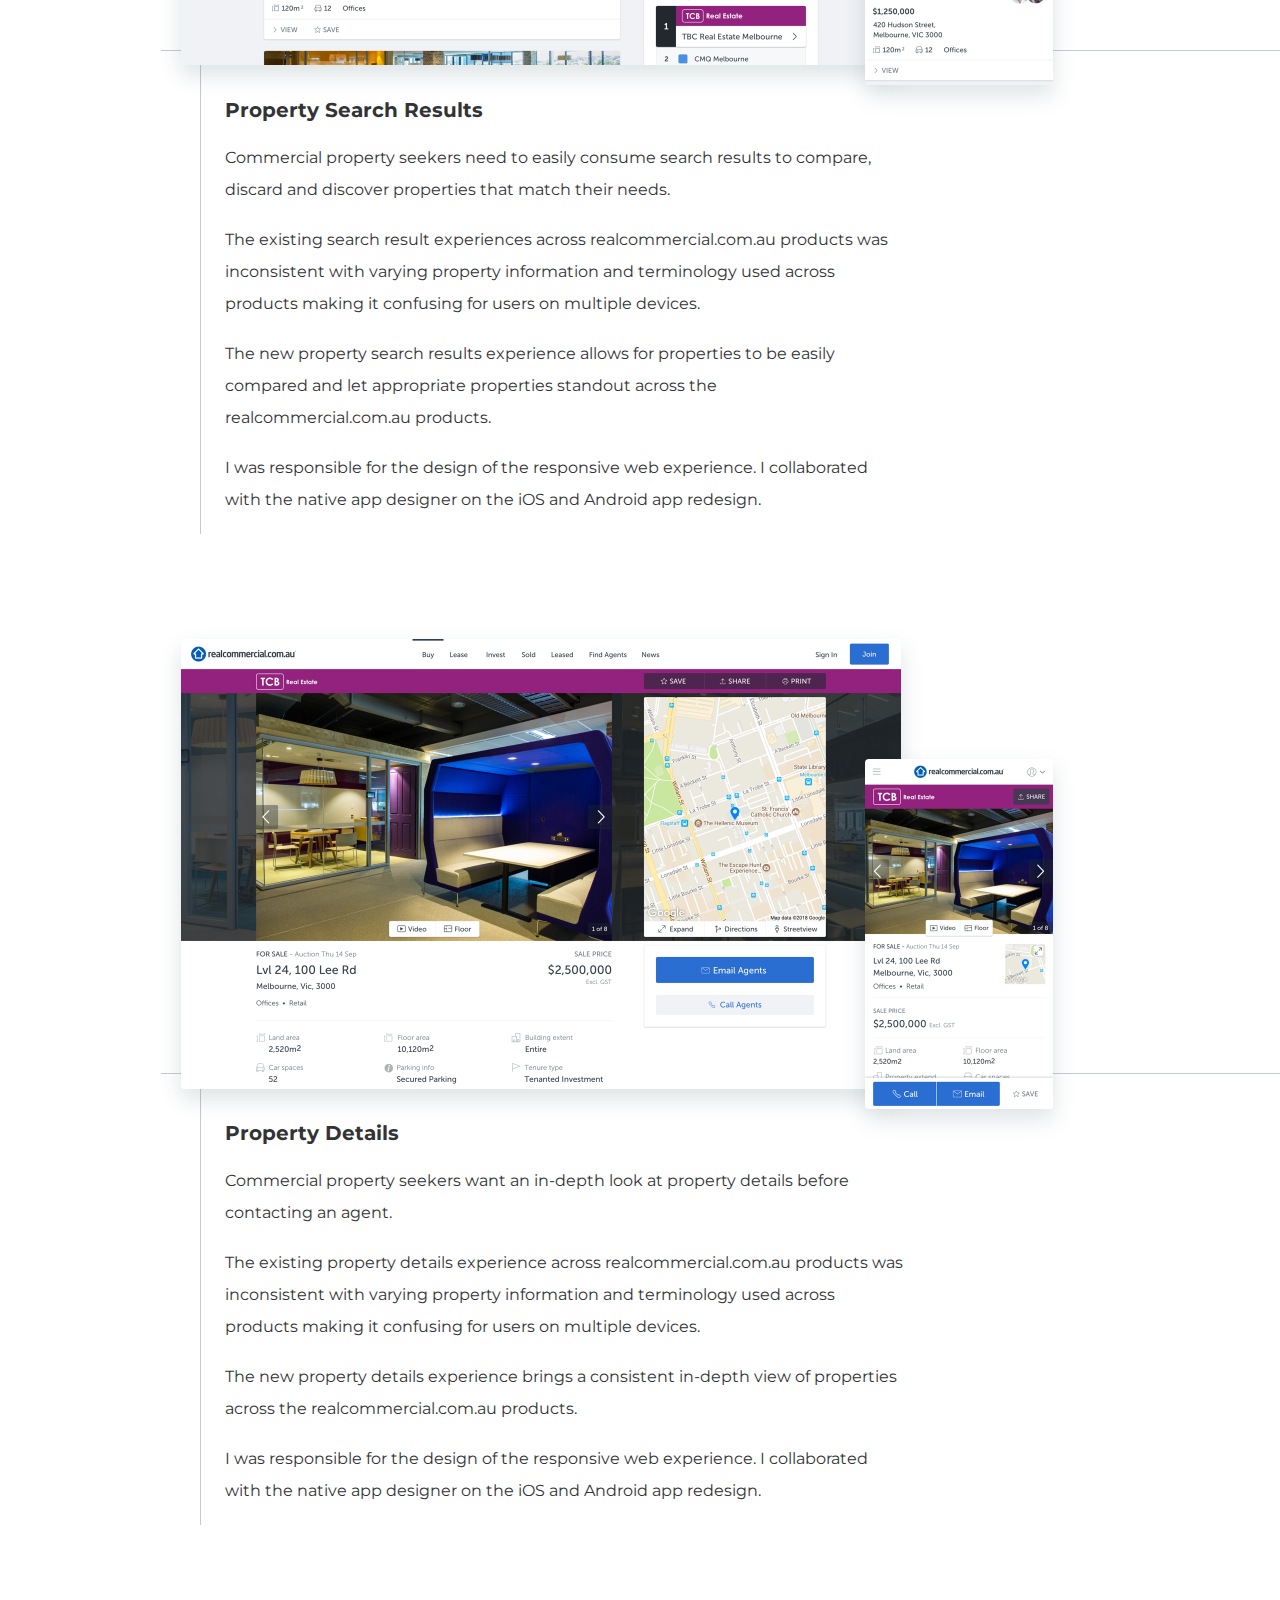
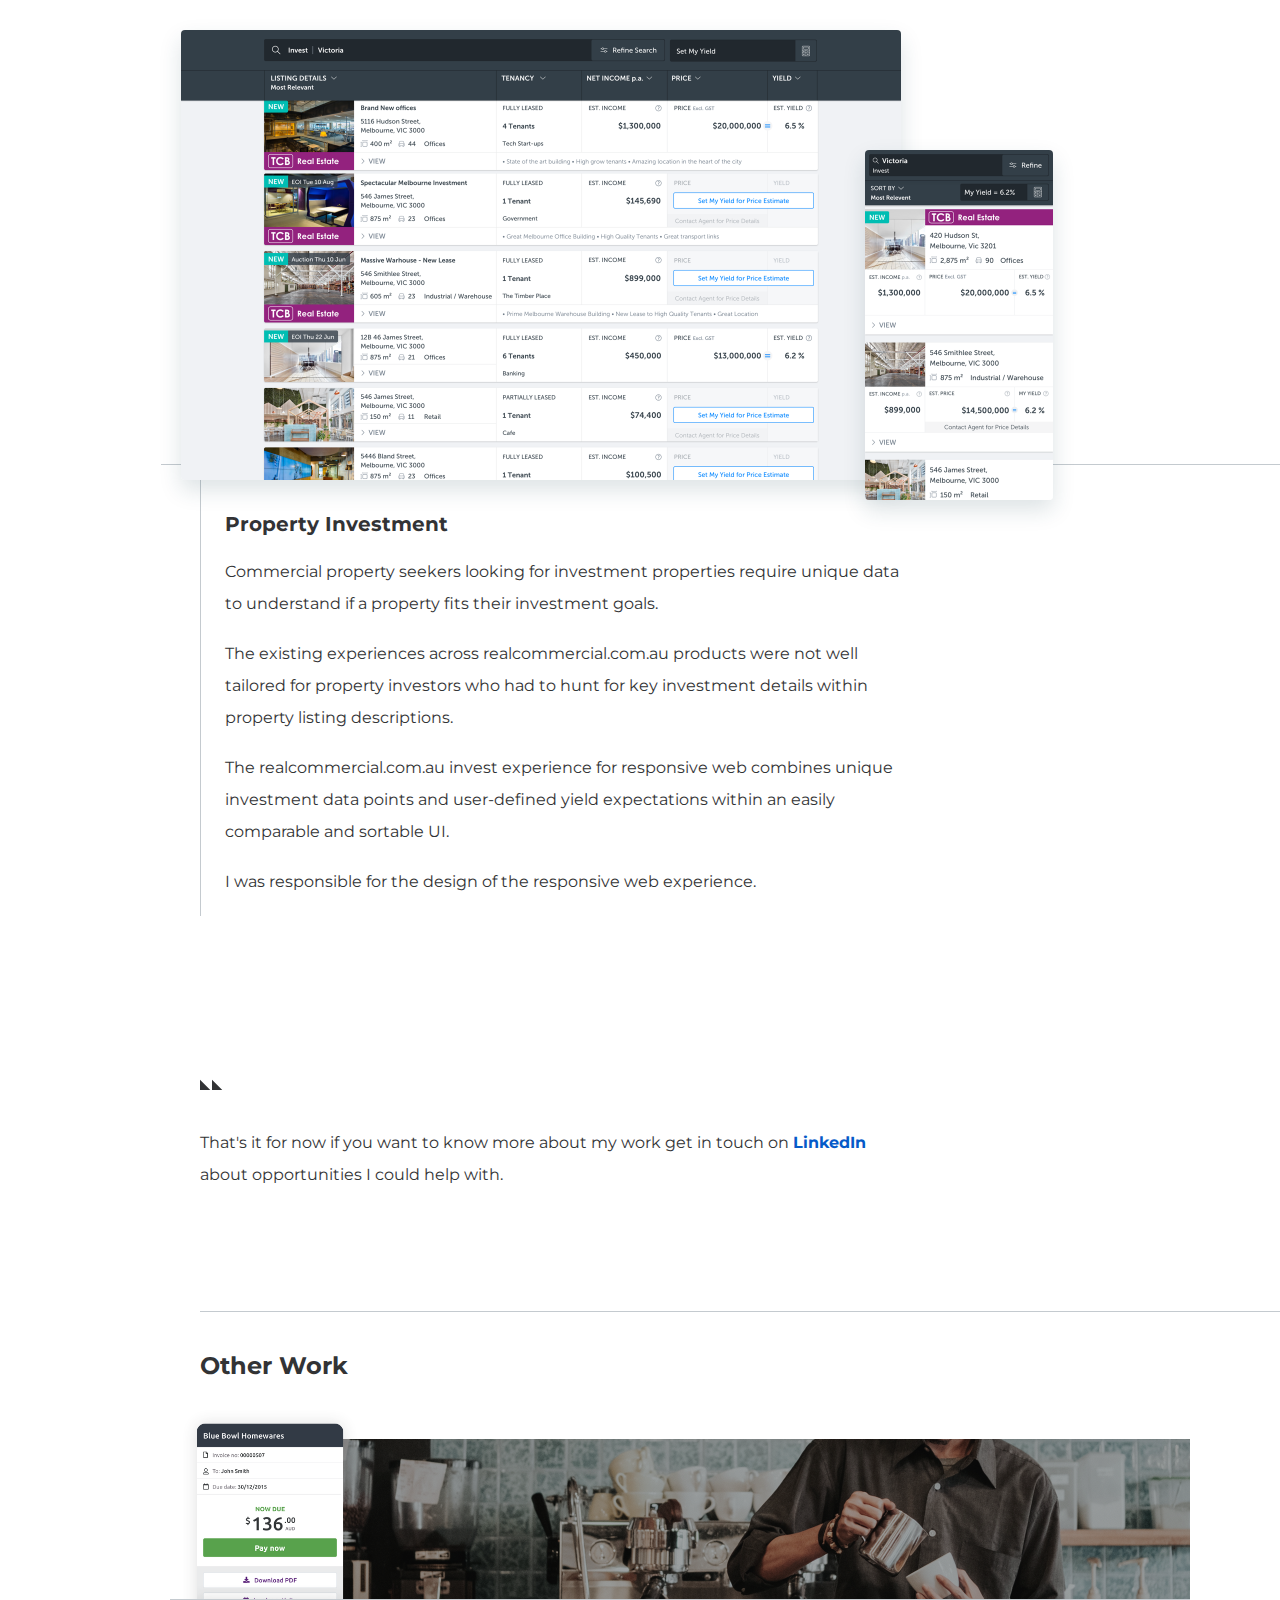
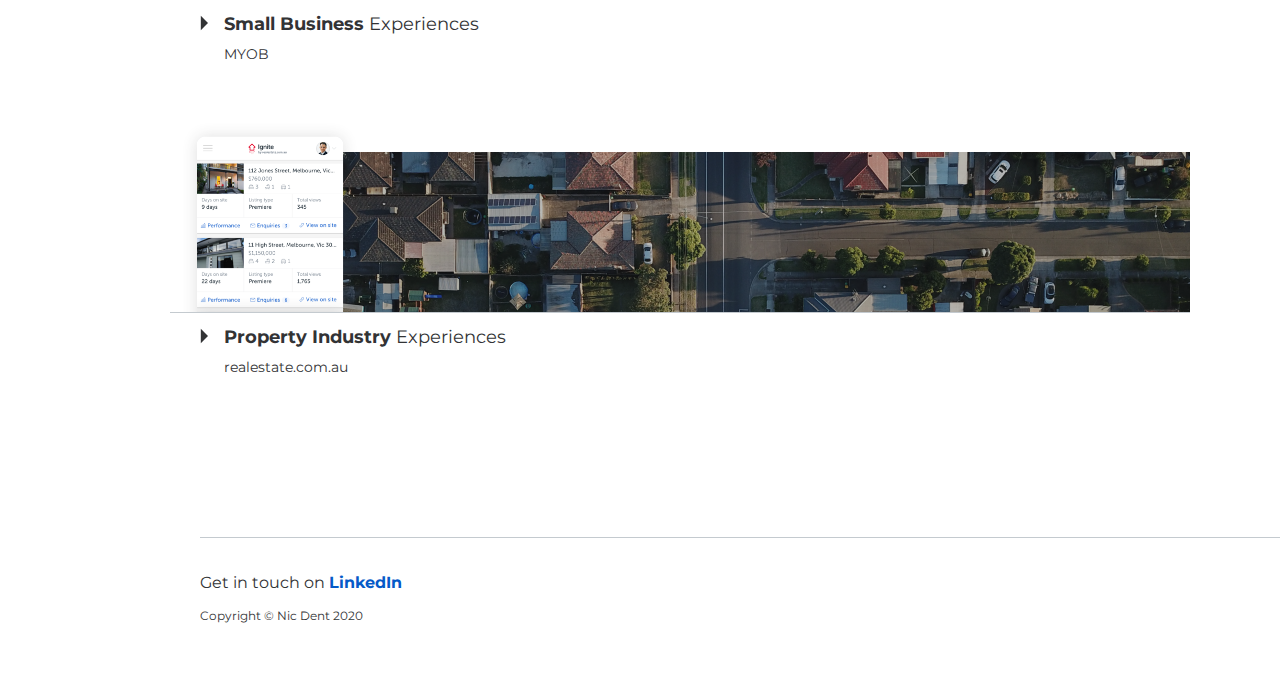
==== commit ee2f88e8: "Site updates" ====
--- a/case1.html
+++ b/case1.html
@@ -6,7 +6,7 @@
     <meta name="viewport" content="width=device-width, initial-scale=1">
     <meta name="robots" content="nofollow" />
     <meta name="robots" content="noindex">
-    <title>Nic Dent UX Designer - </title>
+    <title>Nic Dent UX Designer - Commercial Property Experiences</title>
     <!-- CSS -->
     <link href="css/modern-normalize.min.css" rel="stylesheet">
     <link href="css/nicdent_style.css?version=1" rel="stylesheet">
@@ -33,22 +33,31 @@
                 <h1>Commercial Property <span>Experiences</span></h1>
                     <ul class="case-keydetails"> 
                         <li><h3>ROLE</h3>Senior UX / UI Designer</li>
-                        <li><h3>DATE</h3>2016-18</li>
+                        <li><h3>DATE</h3>2016-2018</li>
                         <li><h3>COMPANY</h3>realcommercial.com.au - REA Group</li>
                     </ul>    
-                    <p>Realcommercial.com.au is Australia's leader in commercial property experiences. Realcommercial delivers web and native app experiences to support their user's property journeys.</p>
-                    <p>Realcommercial is apart of the REA Group a leader in digital property experiences. REA has leading brands and offices throughout Australia, Asia, and the USA.</p>
+                    <p>Realcommercial.com.au is Australia's leader in commercial property experiences. It delivers web and native app products to support its user's property journeys.</p>
+                    <p>Realcommercial.com.au is a part of the REA Group - a leader in digital property experiences. REA has leading brands and offices throughout Australia, Asia, and the US.</p>
                 </div>
                 <div class="main-content">
                     <h2>Role</h2>
-                    <p>I was the Senior UX / UI Designer during a large redesign of the realcommercial experiences. The redesign was planned in conjunction with multiple upgrades to technology. These dual goals meant for an iterative overhaul of all parts of the realcommercial experience.</p> 
-                    <p>The realcommercial design team consisted of a responsive web designer and a native app designer. Designers are imbedded within cross-functional agile teams for projects, at times designers are imbedded within multiple teams. The realcommercial design team utilised an adapted double diamond design process that aligned with the overall business rhythm.</p>
-                    <p>The wider REA Group design team of 40+ designers and researchers worked together developing process efficiencies and design systems.</p>
+                    <p>I was the Senior UX / UI Designer within realcommercial.com.au. My key responsibilities were strategy and planning of design initiatives, product design, design system development and design mentoring.</p> 
+                    <p>The realcommercial.com.au design team is embedded within cross-functional agile teams that support different products and platforms. The design team utilised an adapted user-centred design process that aligned with the overall business rhythm.</p>
+                    <p>The wider REA Group design team of 40+ designers and researchers continuously worked together developing process efficiencies and design systems.</p>
                 </div>
                 <div class="main-content">
                     <h2>Projects</h2>
-                    <p>I was responsible for responsive web projects but at times paired with the native app designer on larger native app projects. All projects across web and native apps required designer collaboration to deliver holistic experiences for users.</p>
-                    <p>Here is a selection of projects where I was the lead designer:</p>
+                    <p>The projects I completed were part of an extensive redesign of the web and native app products. The realcommercial.com.au experience was fragmented and inconsistent across the product suite from years of siloed product initiatives.</p>
+                    <p>My responsibilities during projects:</p>
+                    <ul class="project-responsibilities">
+                        <li>User research &amp; testing</li>
+                        <li>Workshops &amp; presentations</li>
+                        <li>IA, journeys &amp; task flows</li>
+                        <li>Wireframing, interaction design &amp; UI design</li>
+                        <li>Low to high fidelity prototyping</li>
+                        <li>User analytics analysis</li>
+                    </ul>
+                    <p><strong>The following are key projects I was involved with:</strong></p>
                 </div>
                            
 
@@ -57,8 +66,10 @@
                     <img class="mob-screen" src="img/mob-screen-rcafilters.png" alt="">
                     <div class="project-text">
                         <h3>Property Search</h3>
-                        <p>Search is the foundation of a user's property journey on realcommercial.com.au.</p>
-                        <p>I was responsible for the responsive web experience. I collaborated with the native app designer on the iOS and Android app redesign.</p>
+                        <p>Commercial property seekers require a search experience that helps them translate their property needs into a search criteria.</p>
+                        <p>The existing search experiences across realcommercial.com.au products was inconsistent with varying search options and terminology used across products making it confusing for users on multiple devices.</p>
+                        <p>The new property search experience brings a consistent approach to property search across the realcommercial.com.au products.</p>
+                        <p>I was responsible for the design of the responsive web experience. I collaborated with the native app designer on the iOS and Android app redesign.</p>
                     </div>
                 </div>
 
@@ -68,8 +79,10 @@
                     <img class="mob-screen" src="img/mob-screen-rcasrp.png" alt="">
                     <div class="project-text">
                         <h3>Property Search Results</h3>
-                        <p>Search results allow users to compare, discard and discoveer commercial properties that match their needs.</p>
-                        <p>This project is the foundation of the realcommercial experience redesign. An atomic design system was put together for use on future projects. I was responsible for the responsive web experience redesign.</p>
+                        <p>Commercial property seekers need to easily consume search results to compare, discard and discover properties that match their needs.</p>
+                        <p>The existing search result experiences across realcommercial.com.au products was inconsistent with varying property information and terminology used across products making it confusing for users on multiple devices.</p>
+                        <p>The new property search results experience allows for properties to be easily compared and let appropriate properties standout across the realcommercial.com.au products.</p>
+                        <p>I was responsible for the design of the responsive web experience. I collaborated with the native app designer on the iOS and Android app redesign.</p>
                     </div>
                 </div>
 
@@ -80,8 +93,10 @@
                   
                     <div class="project-text">
                         <h3>Property Details</h3>
-                        <p>Property details allow for an in-depth look into a potential property and the first point of connecting with an agent.</p>
-                        <p>I was responsible for the responsive web experience redesign.</p>
+                        <p>Commercial property seekers want an in-depth look at property details before contacting an agent.</p>
+                        <p>The existing property details experience across realcommercial.com.au products was inconsistent with varying property information and terminology used across products making it confusing for users on multiple devices.</p>
+                        <p>The new property details experience brings a consistent in-depth view of properties across the realcommercial.com.au products.</p>
+                        <p>I was responsible for the design of the responsive web experience. I collaborated with the native app designer on the iOS and Android app redesign.</p>
                     </div>
                 </div>
 
@@ -90,9 +105,11 @@
                     <img class="desktop-screen" src="img/desktop-screen-rcainvest.png" alt="">
                     <img class="mob-screen" src="img/mob-screen-rcainvest.png" alt="">
                     <div class="project-text">
-                        <h3>Property Invest</h3>
-                        <p>Realcommercial Invest is an Australian first tailored experience for commercial property investors. The experience combines unique investment data points and user-defined yield expectations within an easily comparable and sortable UI.</p>
-                        <p>I was responsible for the responsive web experience redesign.</p>
+                        <h3>Property Investment</h3>
+                        <p>Commercial property seekers looking for investment properties require unique data to understand if a property fits their investment goals.</p>
+                        <p>The existing experiences across realcommercial.com.au products were not well tailored for property investors who had to hunt for key investment details within property listing descriptions.</p>
+                        <p>The realcommercial.com.au invest experience for responsive web combines unique investment data points and user-defined yield expectations within an easily comparable and sortable UI.</p>
+                        <p>I was responsible for the design of the responsive web experience.</p>
                     </div>
                 </div>
 
@@ -123,7 +140,8 @@
                     <p>That's it for now if you want to know more about my work get in touch on <a href="https://www.linkedin.com/in/nicdent" target="_blank" onclick="_gaq.push(['_trackEvent','outgoing_links','linkedIn'])">LinkedIn</a> about opportunities I could help with.</p> 
                     
                 </div>
-                <!--<section class="work-splash">
+
+                <section class="work-splash">
                     <h2>Other Work</h2>
 
                     
@@ -138,13 +156,13 @@
                         <a href="case3.html" rel="nofollow">
                             <div class="case-splash-img"><img src="img/case3-splash-device.png" alt=""></div>
                             <p class="case-name"><span>Property Industry</span> Experiences</p>
-                            <p class="company">realestate.com.au.com.au</p>
+                            <p class="company">realestate.com.au</p>
                         </a>
                     </article>
 
                     
                   
-                </section>-->
+                </section>
 
                 <footer>
                     <p>Get in touch on <a href="https://www.linkedin.com/in/nicdent" target="_blank" onclick="_gaq.push(['_trackEvent','outgoing_links','linkedIn'])">LinkedIn</a></p>
--- a/css/nicdent_style.css
+++ b/css/nicdent_style.css
@@ -202,10 +202,19 @@
 }
 
 .hero-banner{
-  background: url(../img/case-bg2x.png) no-repeat #333;
+  background: url(../img/case1-bg2x.png) no-repeat #333;
   background-size: 1660px;
   height: 200px;
-
+}
+
+.hero-banner-case2{
+  background: url(../img/case2-bg2x.png) no-repeat #333;
+  background-size: 1660px;
+}
+
+.hero-banner-case3{
+  background: url(../img/case3-bg2x.png) no-repeat #333;
+  background-size: 1660px;
 }
 
 .main-content{
@@ -331,6 +340,25 @@
   margin-top: -20px;
 }
 
+
+
+.project-responsibilities{
+  
+  list-style: none;
+  margin: 0px 0px 80px 0px;
+  padding: 0px 0px 0px 0px;
+  border-left: 1px solid #C4CACF;
+}
+
+
+.project-responsibilities li{
+  margin: 0px 0px 16px 0px;
+  padding-left: 16px;
+  
+}
+
+
+
 .project-text{
   max-width: 1240px;
   margin-top: -20px;
@@ -376,7 +404,7 @@
 footer{
   margin-top: 160px;
   padding: 20px 0px; 
-  border-top: 1px solid #323335;
+  border-top: 1px solid #C4CACF;
 }
 
 
@@ -665,12 +693,16 @@
     margin: 0px 0px 0px 20px;
 }
 
+  .case-splash p.company {  
+      margin: 0px 0px 0px 20px;
+  }
+
 
   
 
   .main-content p{
     font-size: 16px;
-    max-width: 100%;
+    max-width: 92%;
   }
 
   .case-keydetails{
@@ -719,6 +751,13 @@
     left: -10px;
   }
 
+  .project-responsibilities li{
+  max-width: 100%;
+  }
+  .project-responsibilities li{
+  font-size: 14px;
+  }
+
   footer{
     padding-left: 20px;
   }
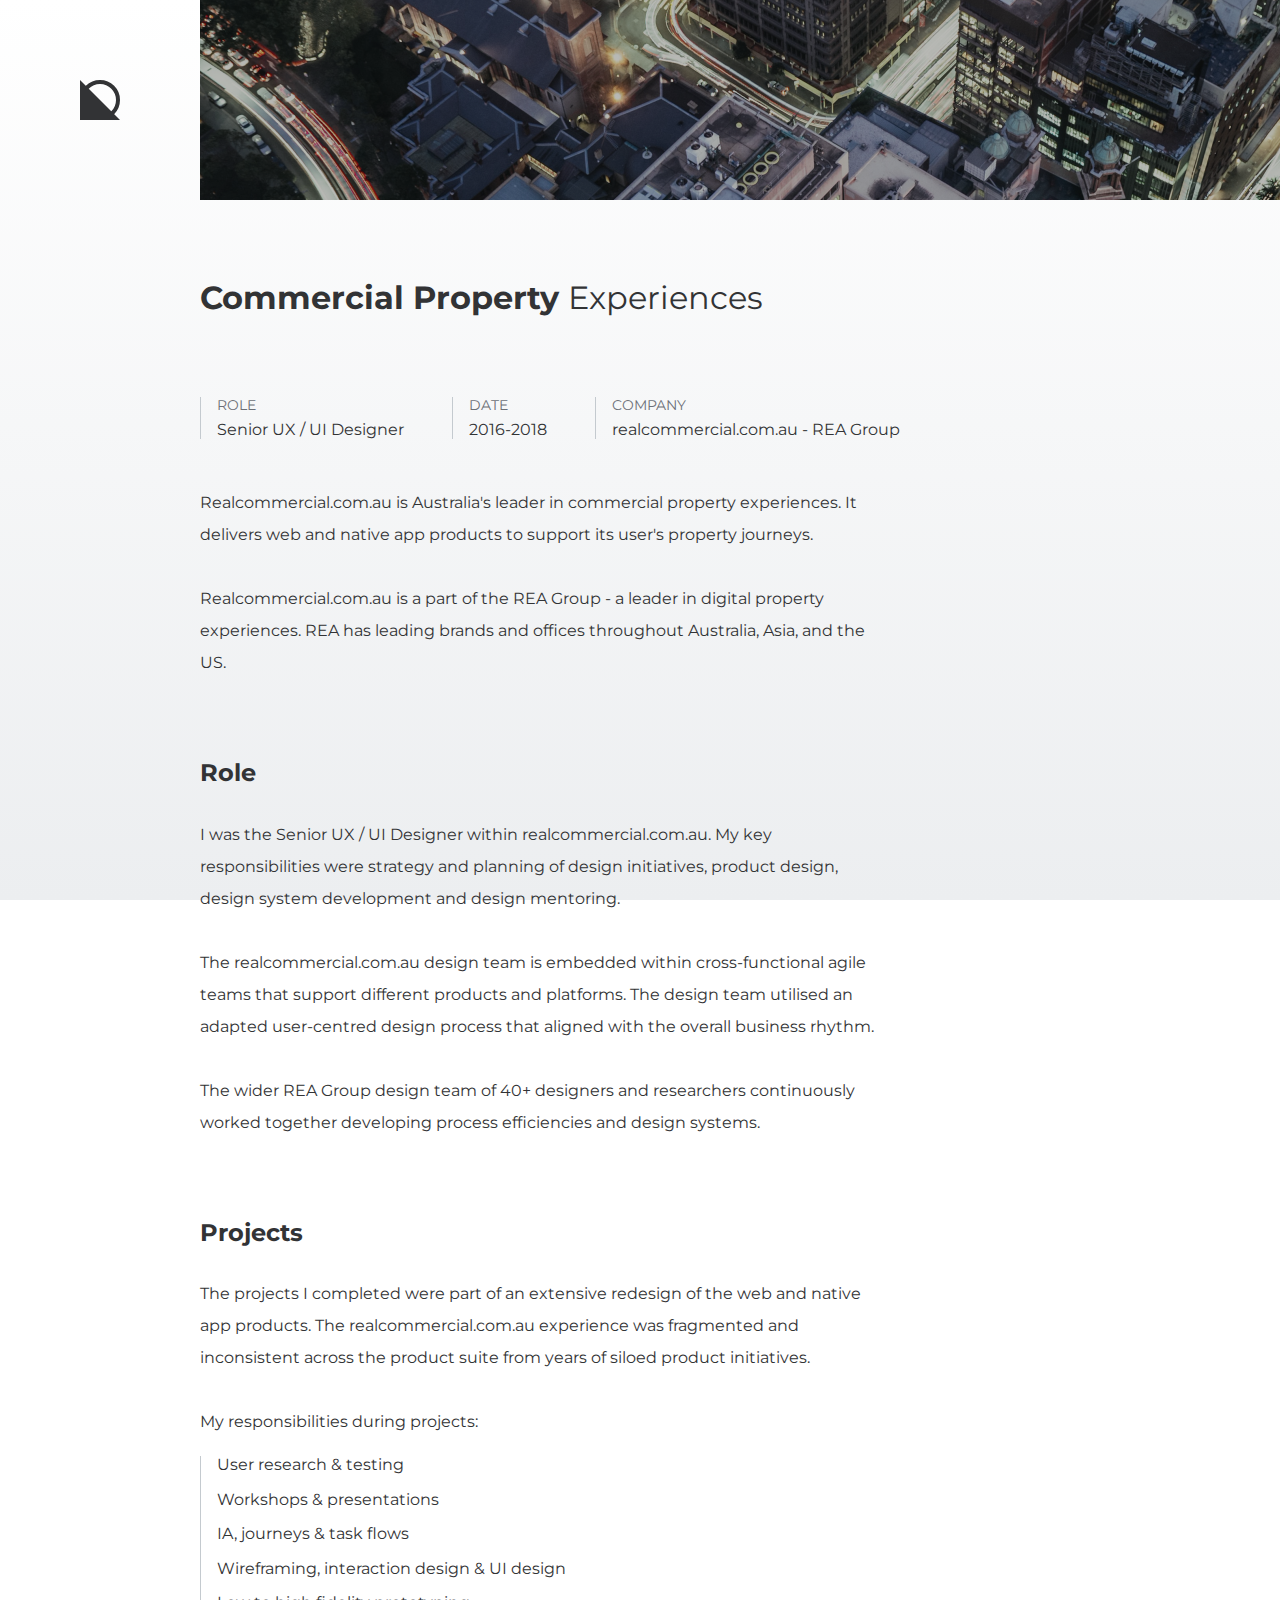
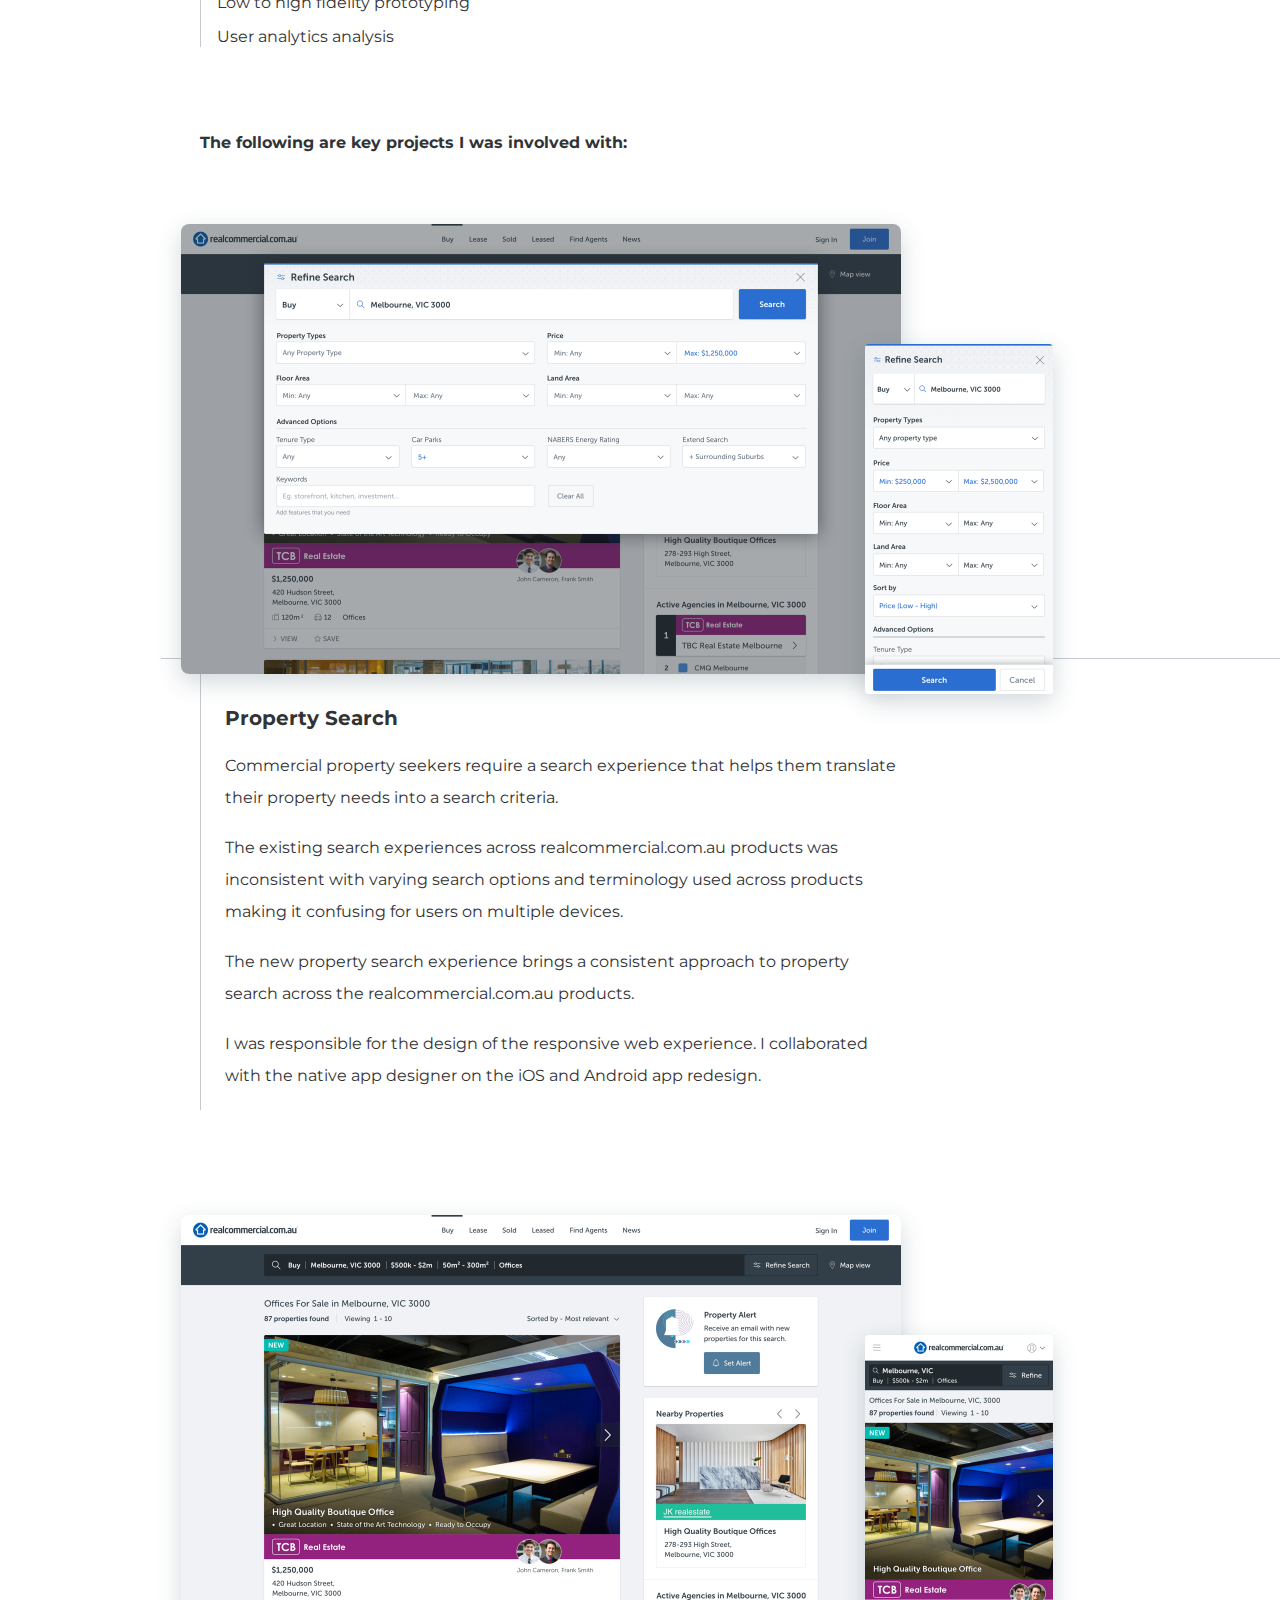
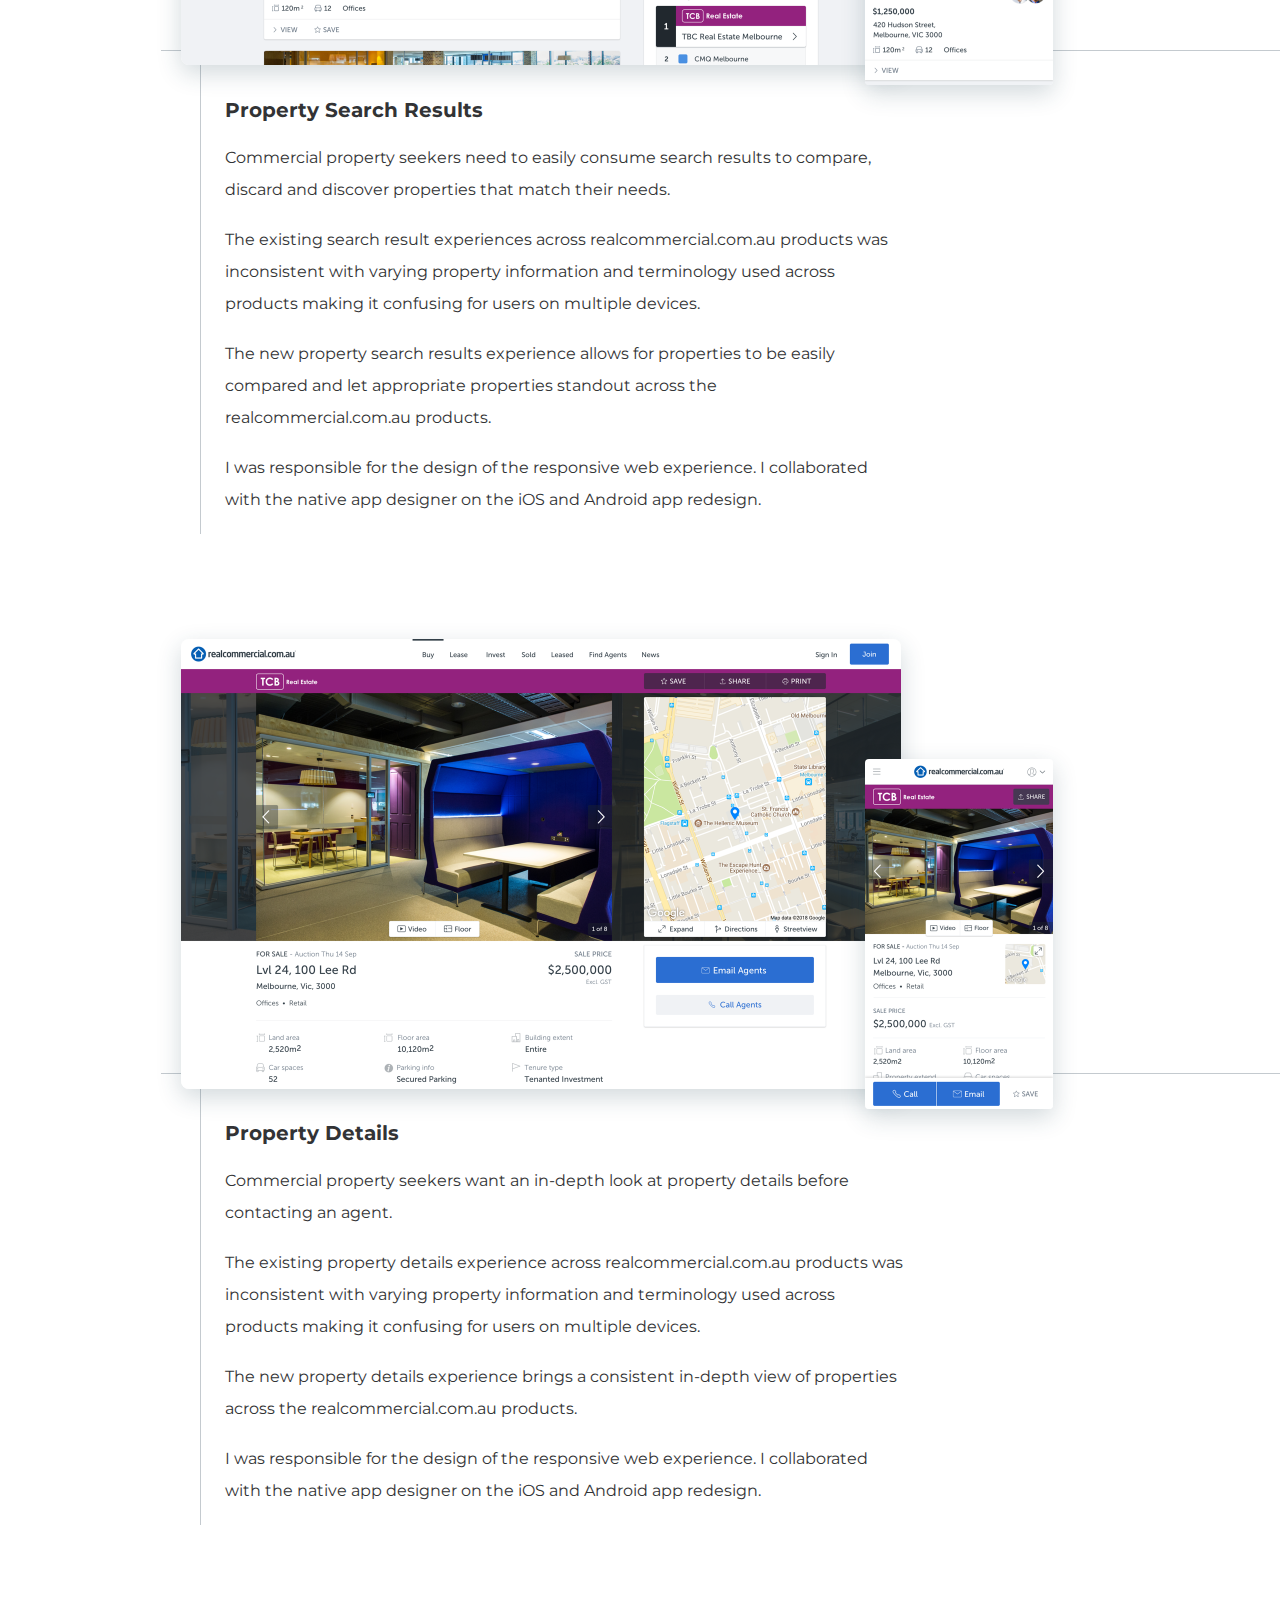
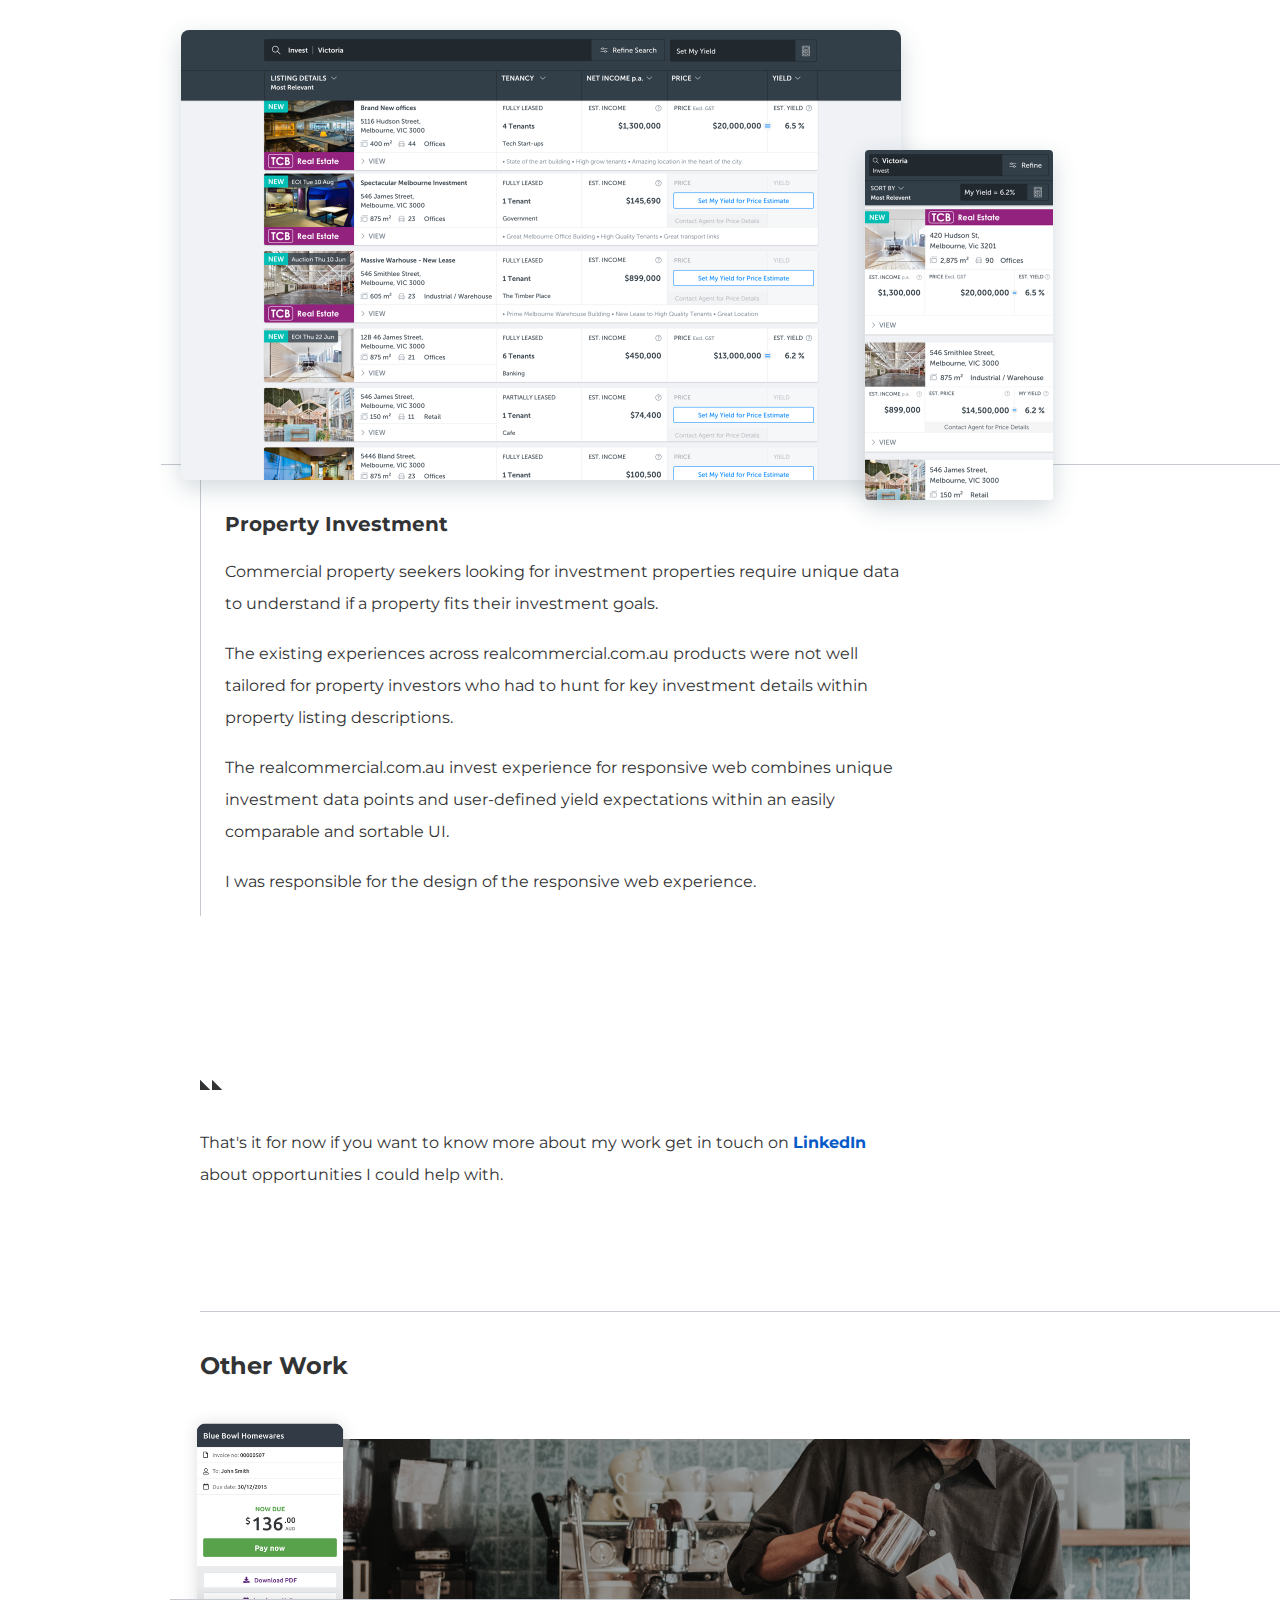
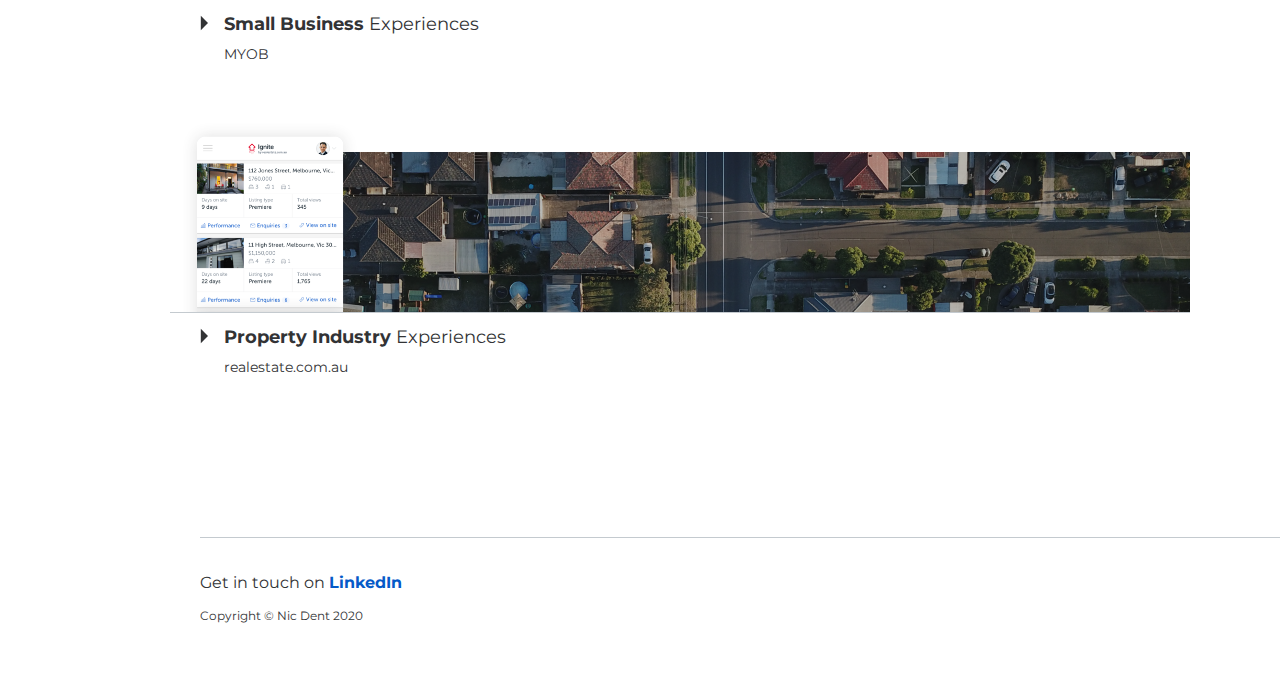
==== commit 4b7f3f7b: "css updates" ====
--- a/case1.html
+++ b/case1.html
@@ -9,7 +9,7 @@
     <title>Nic Dent UX Designer - Commercial Property Experiences</title>
     <!-- CSS -->
     <link href="css/modern-normalize.min.css" rel="stylesheet">
-    <link href="css/nicdent_style.css?version=1" rel="stylesheet">
+    <link href="css/nicdent_style.css?version=3" rel="stylesheet">
     
     <link href="https://fonts.googleapis.com/css?family=Montserrat:400,700|Open+Sans:400,600&display=swap" rel="stylesheet">
     
--- a/css/nicdent_style.css
+++ b/css/nicdent_style.css
@@ -63,15 +63,6 @@
 
 
 
-
-
-
-
-
-
-
-
-
 .home-banner{
   padding: 80px 0px; 
   
@@ -318,32 +309,33 @@
 .project > img{
   position: relative;
   left: -20px;
-
   height: auto;
-  box-shadow: 0 10px 22px 0 rgba(28, 67, 80, 0.15);
-  border-radius: 4px;
+  box-shadow: 0 8px 24px 0 rgba(28, 67, 80, 0.20);
+  
 }
 
 .project > img.desktop-screen{
   width: 720px;
-    margin-top: -20px;
+  margin-top: -20px;
+  border-radius: 8px;
 }
 
 .project > img.mob-screen{
   width: 188px;
   left: -60px;
   top: 20px;
+  border-radius: 4px;
 }
 
 .project > img.mob-screen-solo{
   width: 188px;
   margin-top: -20px;
+  border-radius: 4px;
 }
 
 
 
 .project-responsibilities{
-  
   list-style: none;
   margin: 0px 0px 80px 0px;
   padding: 0px 0px 0px 0px;
@@ -383,21 +375,9 @@
 
 
 
-
-
-
-
-
-
-
-
-
-
 .case-end{
   margin: 160px 0px 120px 0px;
 }
-
-
 
 
 
@@ -438,12 +418,10 @@
     margin-left: calc(50% - 440px);
   }
 
-
   .project > img{
     max-width: 800px;
     height: auto;
-  }
-  
+  } 
 
 }  
 
@@ -723,7 +701,7 @@
   }
 
   .project{
-    margin-top:300px;
+    margin-top:240px;
     margin-left: 20px;
     padding-left: 0px;
     padding-right: 0px;
@@ -732,23 +710,29 @@
   .project > img{
     position: absolute;
     left: -10px;
-  }
+    box-shadow: 0 4px 12px 0 rgba(28, 67, 80, 0.20);
+    border-radius: 4px;
+  }
+
 
   .project > img.desktop-screen{
-    max-width: 270px;
+    max-width: 280px;
     margin-top: -180px;
+    border-radius: 4px;
   }
 
   .project > img.mob-screen{
-    max-width: 70px;
-    left: 240px;
-    top: -120px;
+    max-width: 76px;
+    left: 260px;
+    top: -130px;
+    border-radius: 2px;
   }
 
   .project > img.mob-screen-solo{
     max-width: 94px;
     margin-top: -180px;
     left: -10px;
+    border-radius: 2px;
   }
 
   .project-responsibilities li{
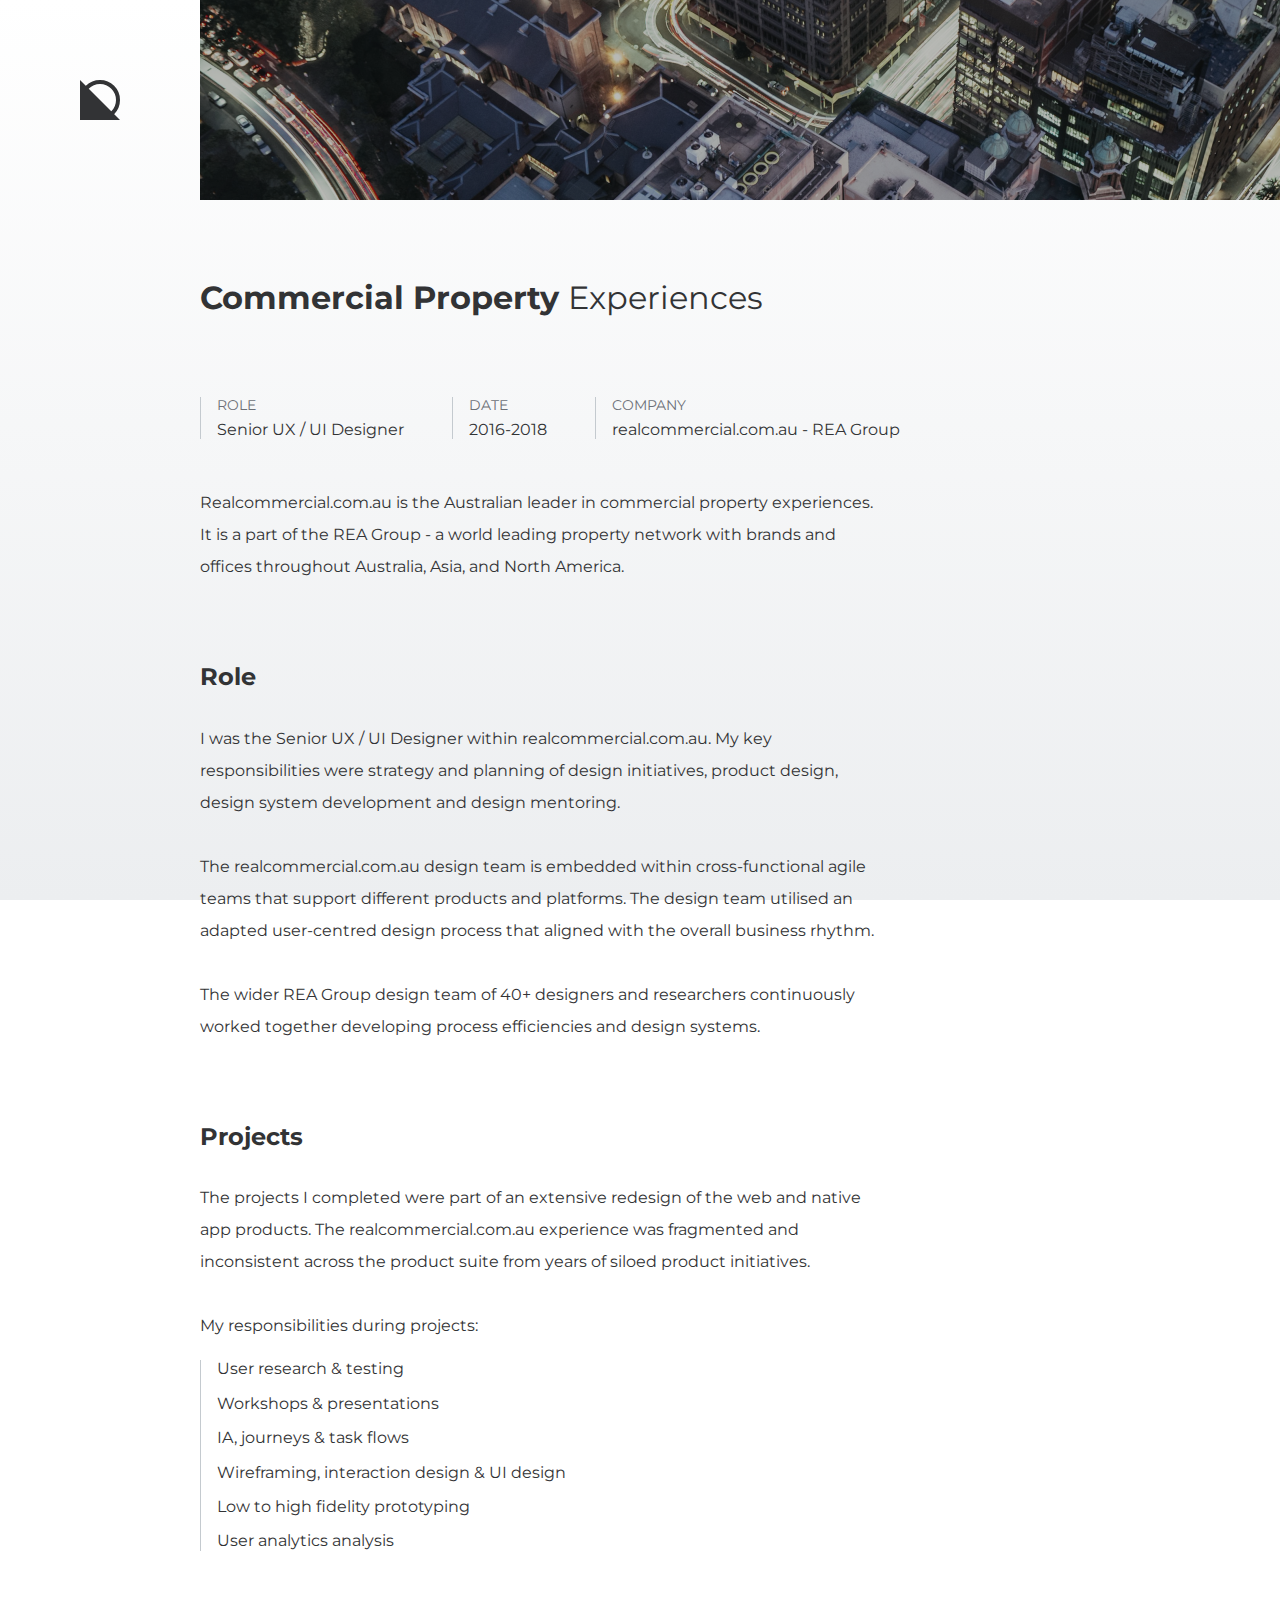
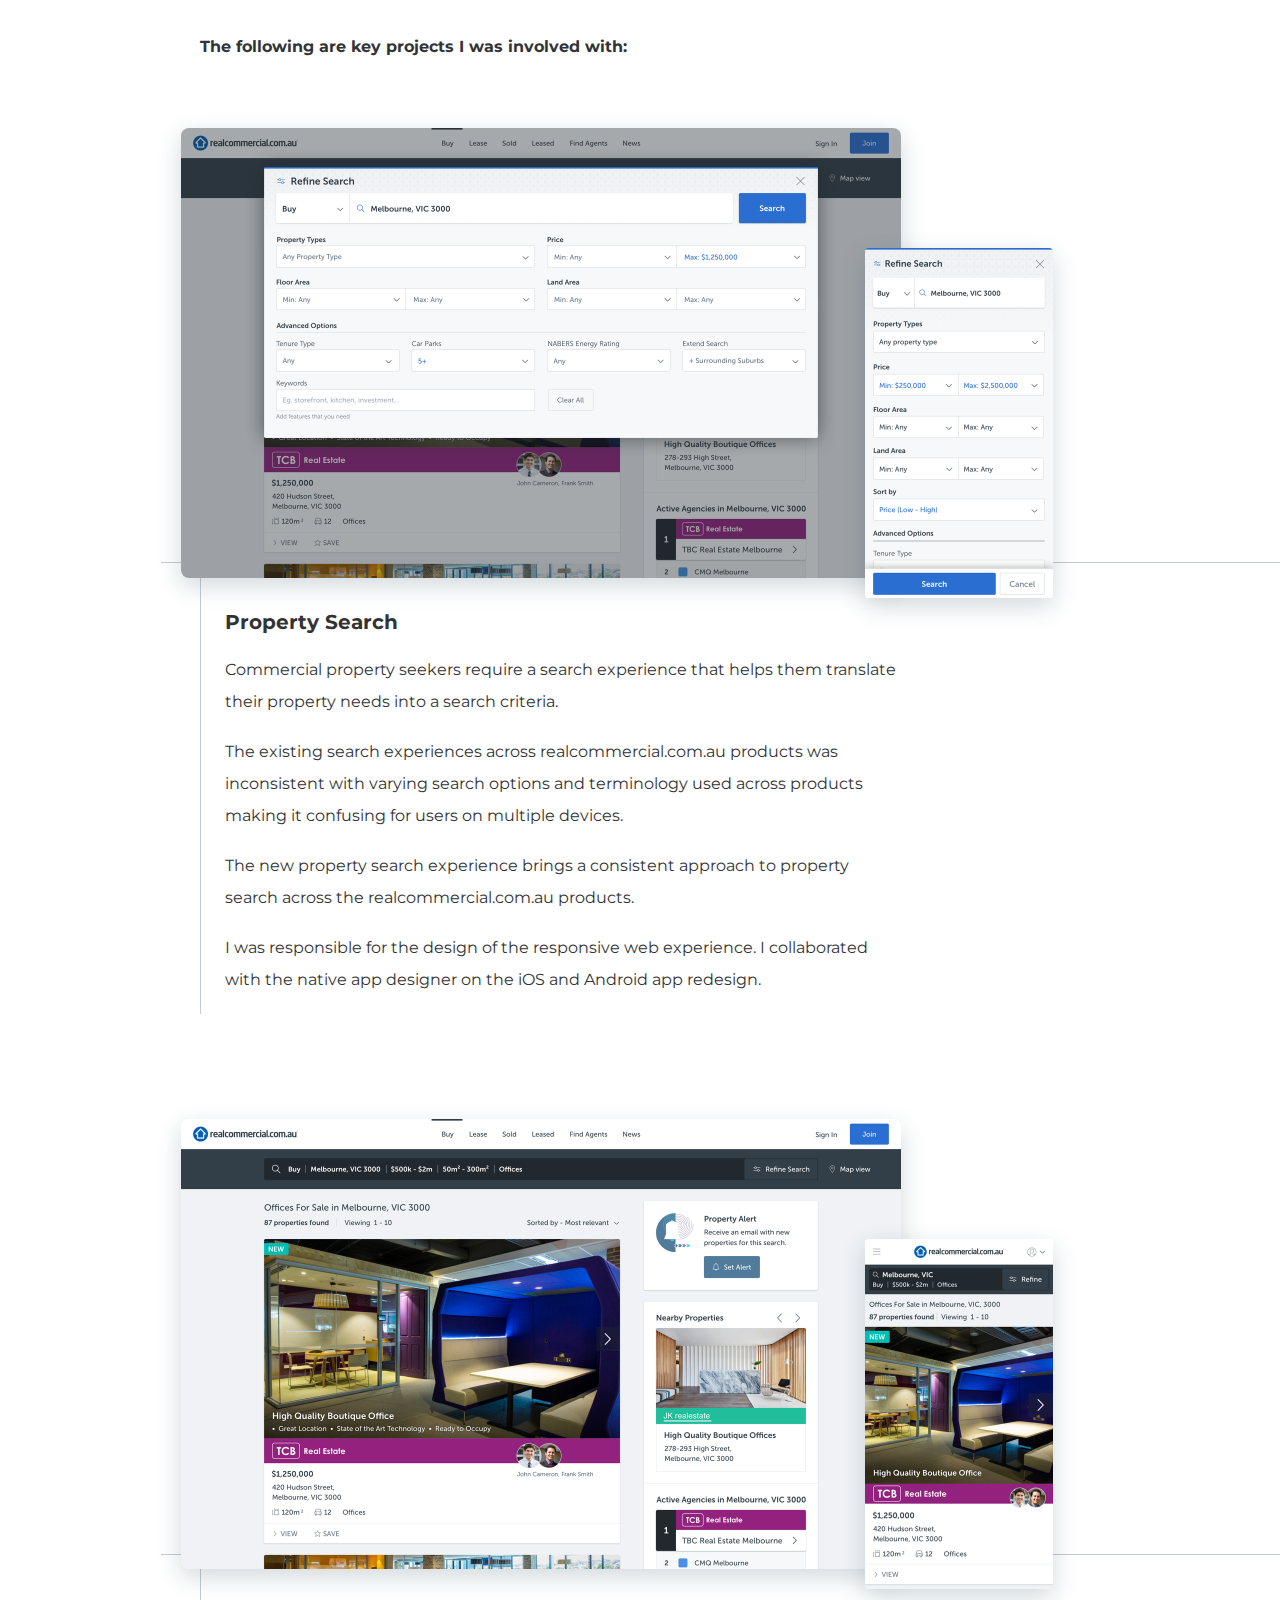
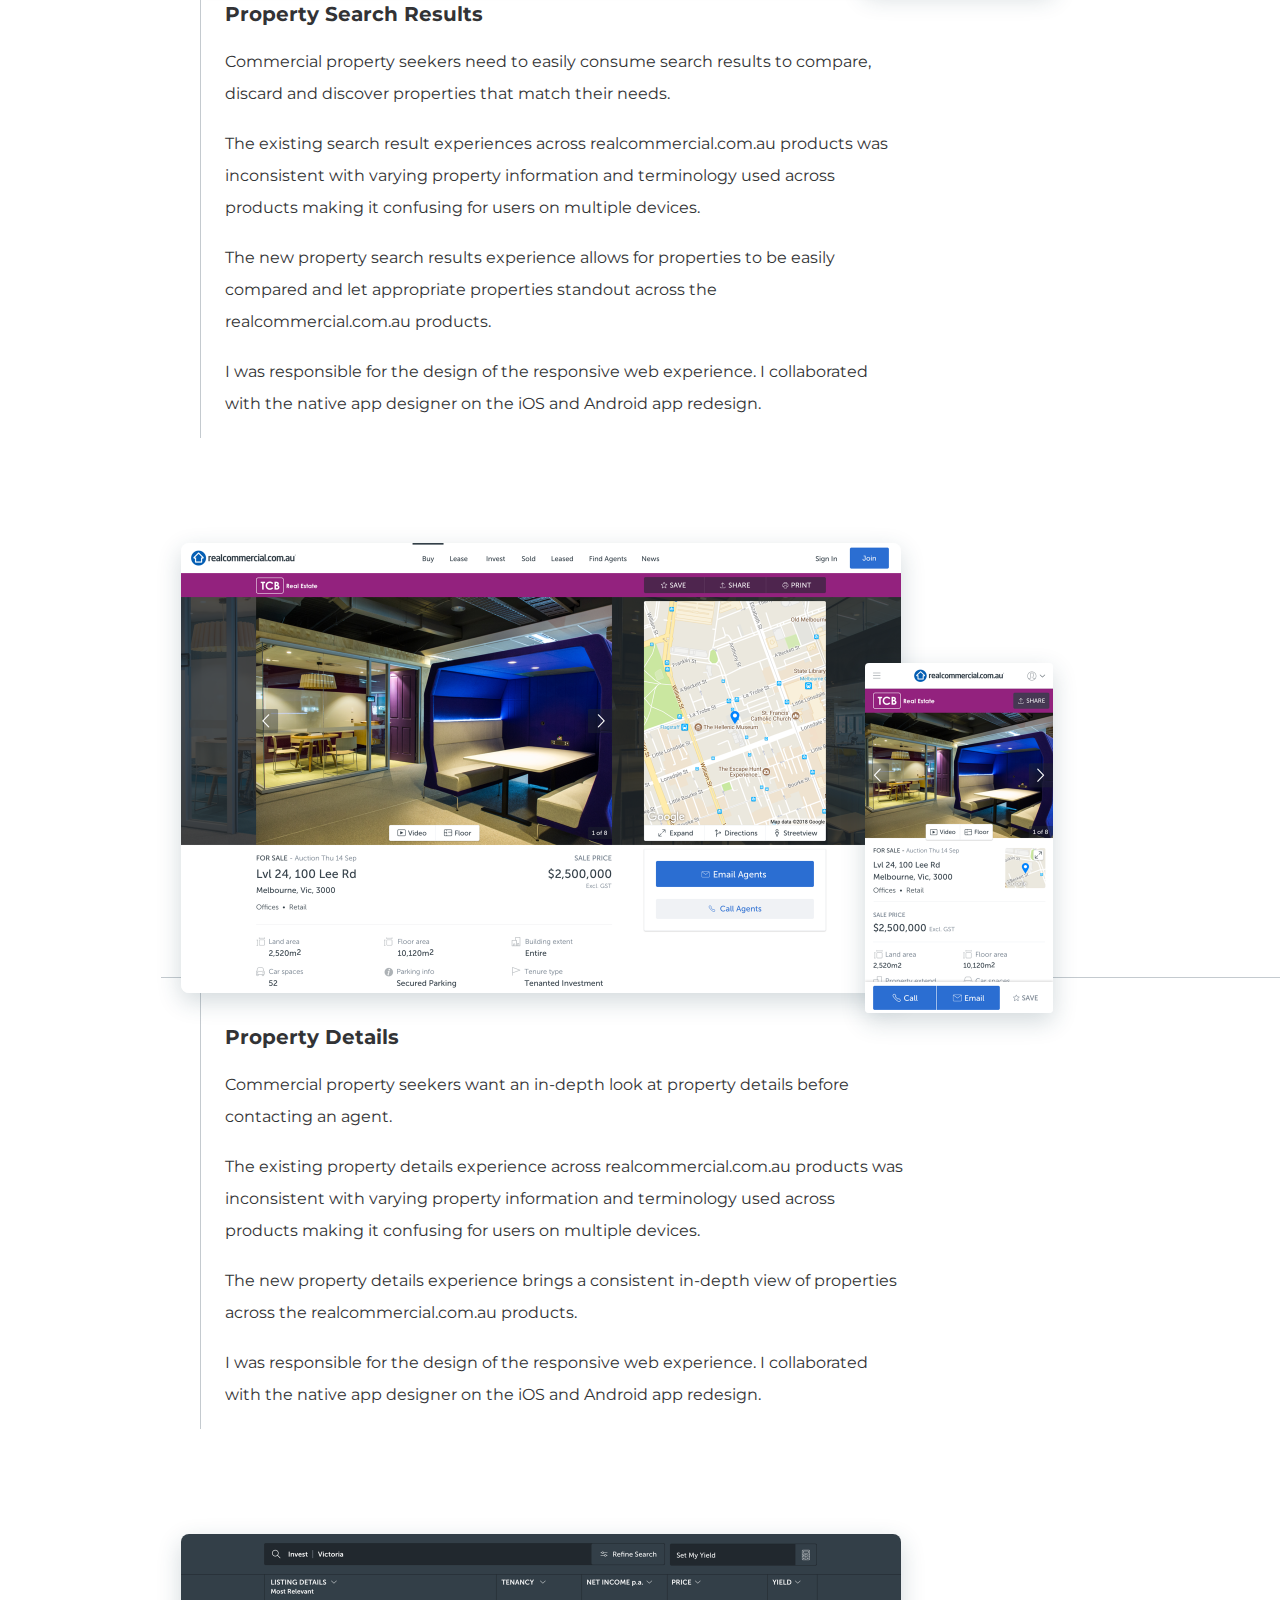
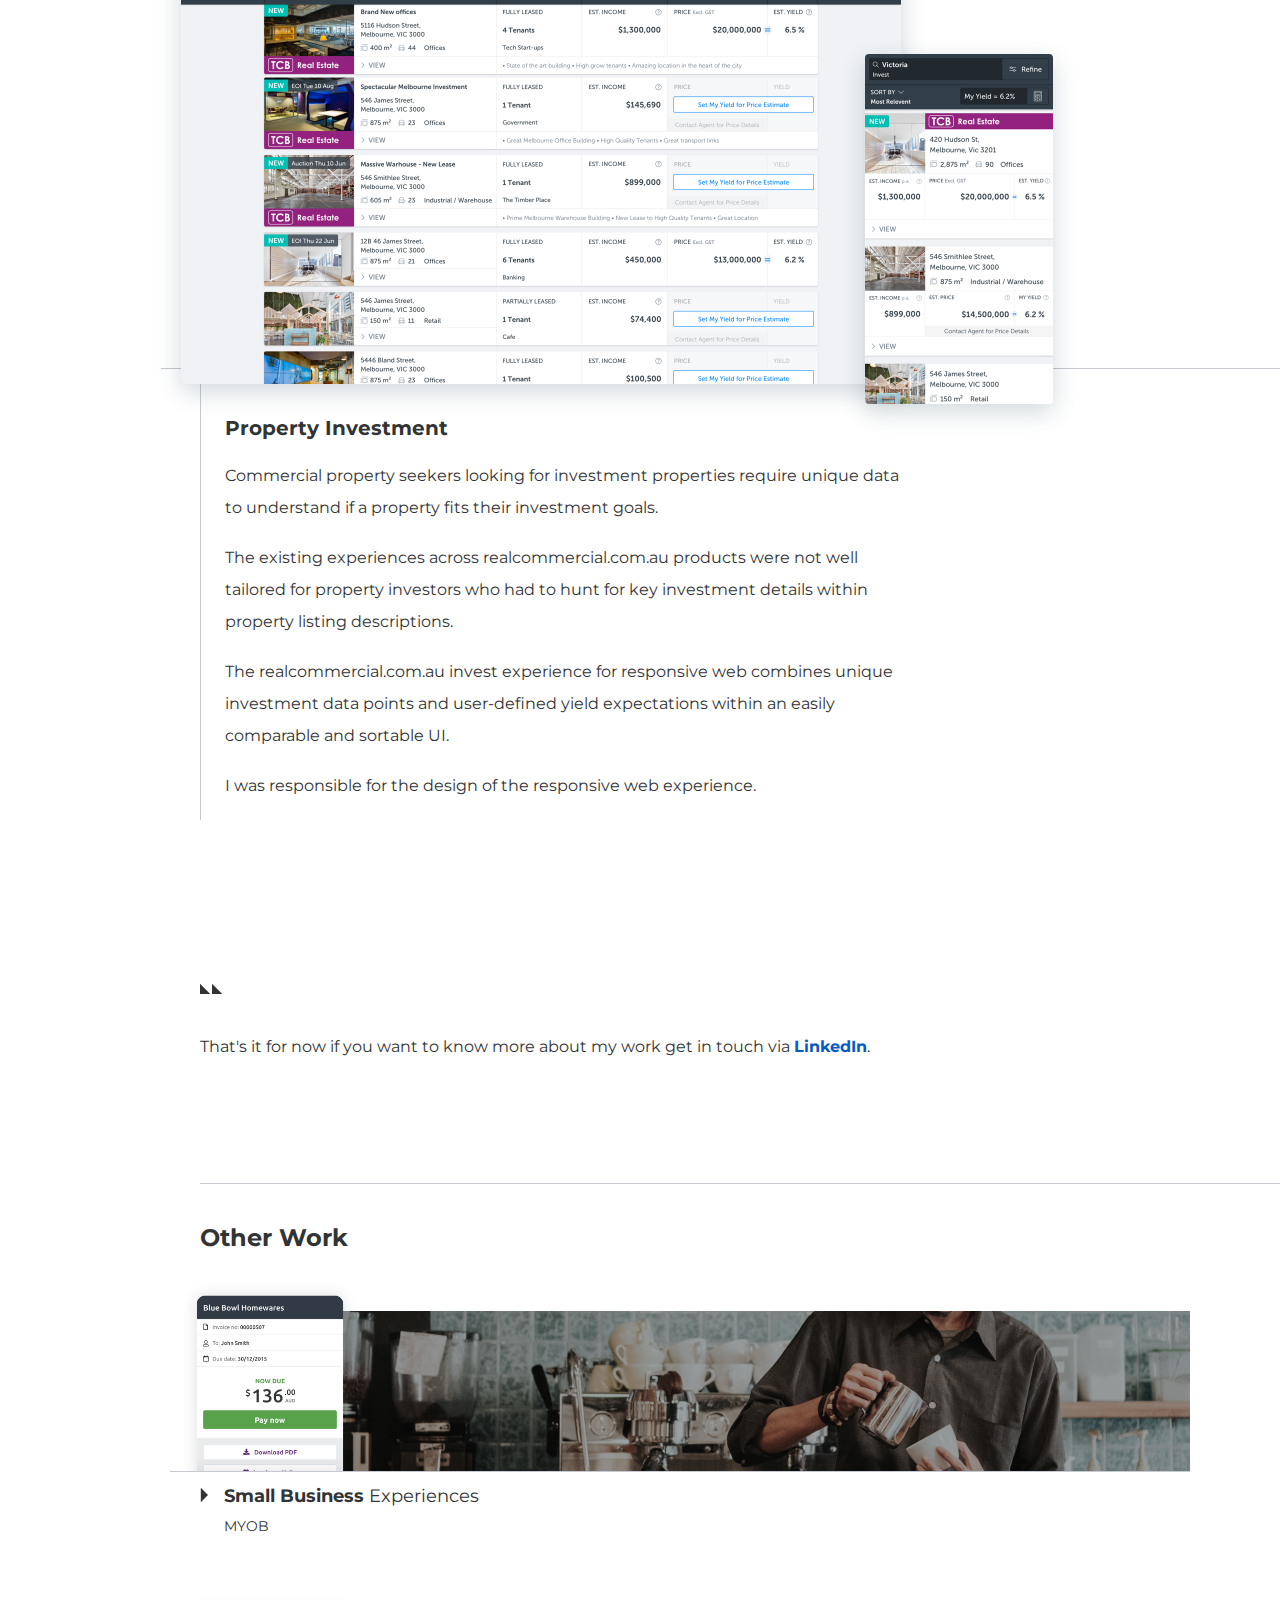
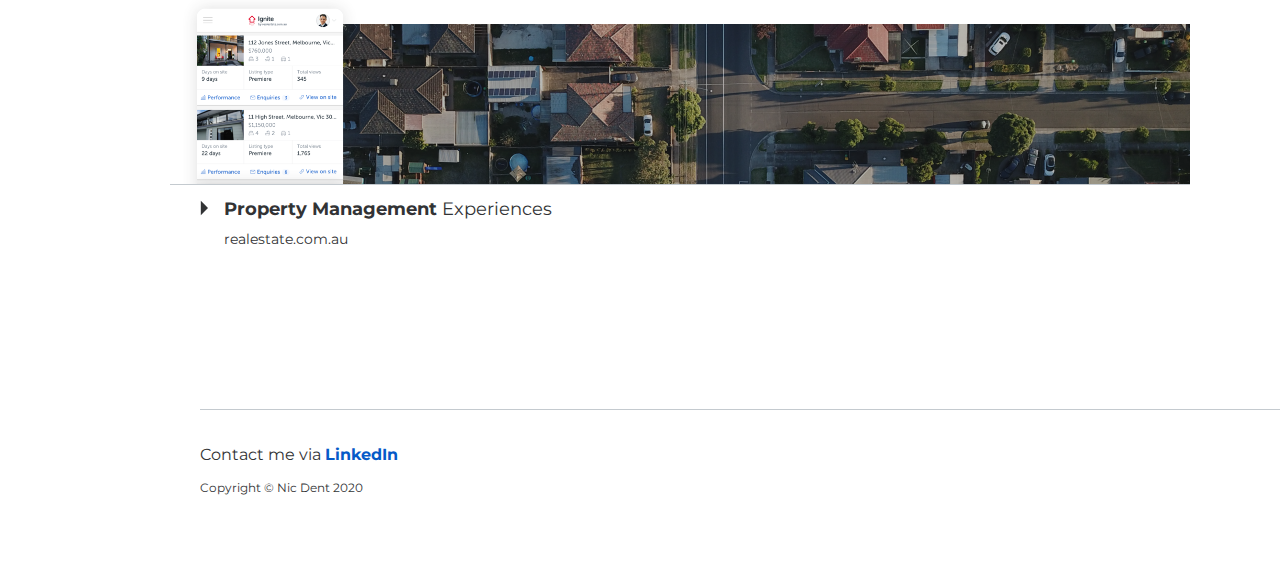
==== commit e76e39fa: "copy updates" ====
--- a/case1.html
+++ b/case1.html
@@ -36,8 +36,7 @@
                         <li><h3>DATE</h3>2016-2018</li>
                         <li><h3>COMPANY</h3>realcommercial.com.au - REA Group</li>
                     </ul>    
-                    <p>Realcommercial.com.au is Australia's leader in commercial property experiences. It delivers web and native app products to support its user's property journeys.</p>
-                    <p>Realcommercial.com.au is a part of the REA Group - a leader in digital property experiences. REA has leading brands and offices throughout Australia, Asia, and the US.</p>
+                    <p>Realcommercial.com.au is the Australian leader in commercial property experiences. It is a part of the REA Group - a world leading property network with brands and offices throughout Australia, Asia, and North America.</p>
                 </div>
                 <div class="main-content">
                     <h2>Role</h2>
@@ -137,7 +136,7 @@
                         <svg xmlns="http://www.w3.org/2000/svg" width="23" height="11" fill="#323335" fill-rule="evenodd"><path d="M22.275 11H12V.725zm-12 0H0V.725z"/></svg>
                     </div>
                     
-                    <p>That's it for now if you want to know more about my work get in touch on <a href="https://www.linkedin.com/in/nicdent" target="_blank" onclick="_gaq.push(['_trackEvent','outgoing_links','linkedIn'])">LinkedIn</a> about opportunities I could help with.</p> 
+                    <p>That's it for now if you want to know more about my work get in touch via <a href="https://www.linkedin.com/in/nicdent" target="_blank" onclick="_gaq.push(['_trackEvent','outgoing_links','linkedIn'])">LinkedIn</a>.</p> 
                     
                 </div>
 
@@ -155,7 +154,7 @@
                     <article class="case-splash case3-splash">
                         <a href="case3.html" rel="nofollow">
                             <div class="case-splash-img"><img src="img/case3-splash-device.png" alt=""></div>
-                            <p class="case-name"><span>Property Industry</span> Experiences</p>
+                            <p class="case-name"><span>Property Management</span> Experiences</p>
                             <p class="company">realestate.com.au</p>
                         </a>
                     </article>
@@ -165,7 +164,7 @@
                 </section>
 
                 <footer>
-                    <p>Get in touch on <a href="https://www.linkedin.com/in/nicdent" target="_blank" onclick="_gaq.push(['_trackEvent','outgoing_links','linkedIn'])">LinkedIn</a></p>
+                    <p>Contact me via <a href="https://www.linkedin.com/in/nicdent" target="_blank" onclick="_gaq.push(['_trackEvent','outgoing_links','linkedIn'])">LinkedIn</a></p>
 
                     <p class="copyright">Copyright &copy; Nic Dent 2020</p>                                 
                 </footer>
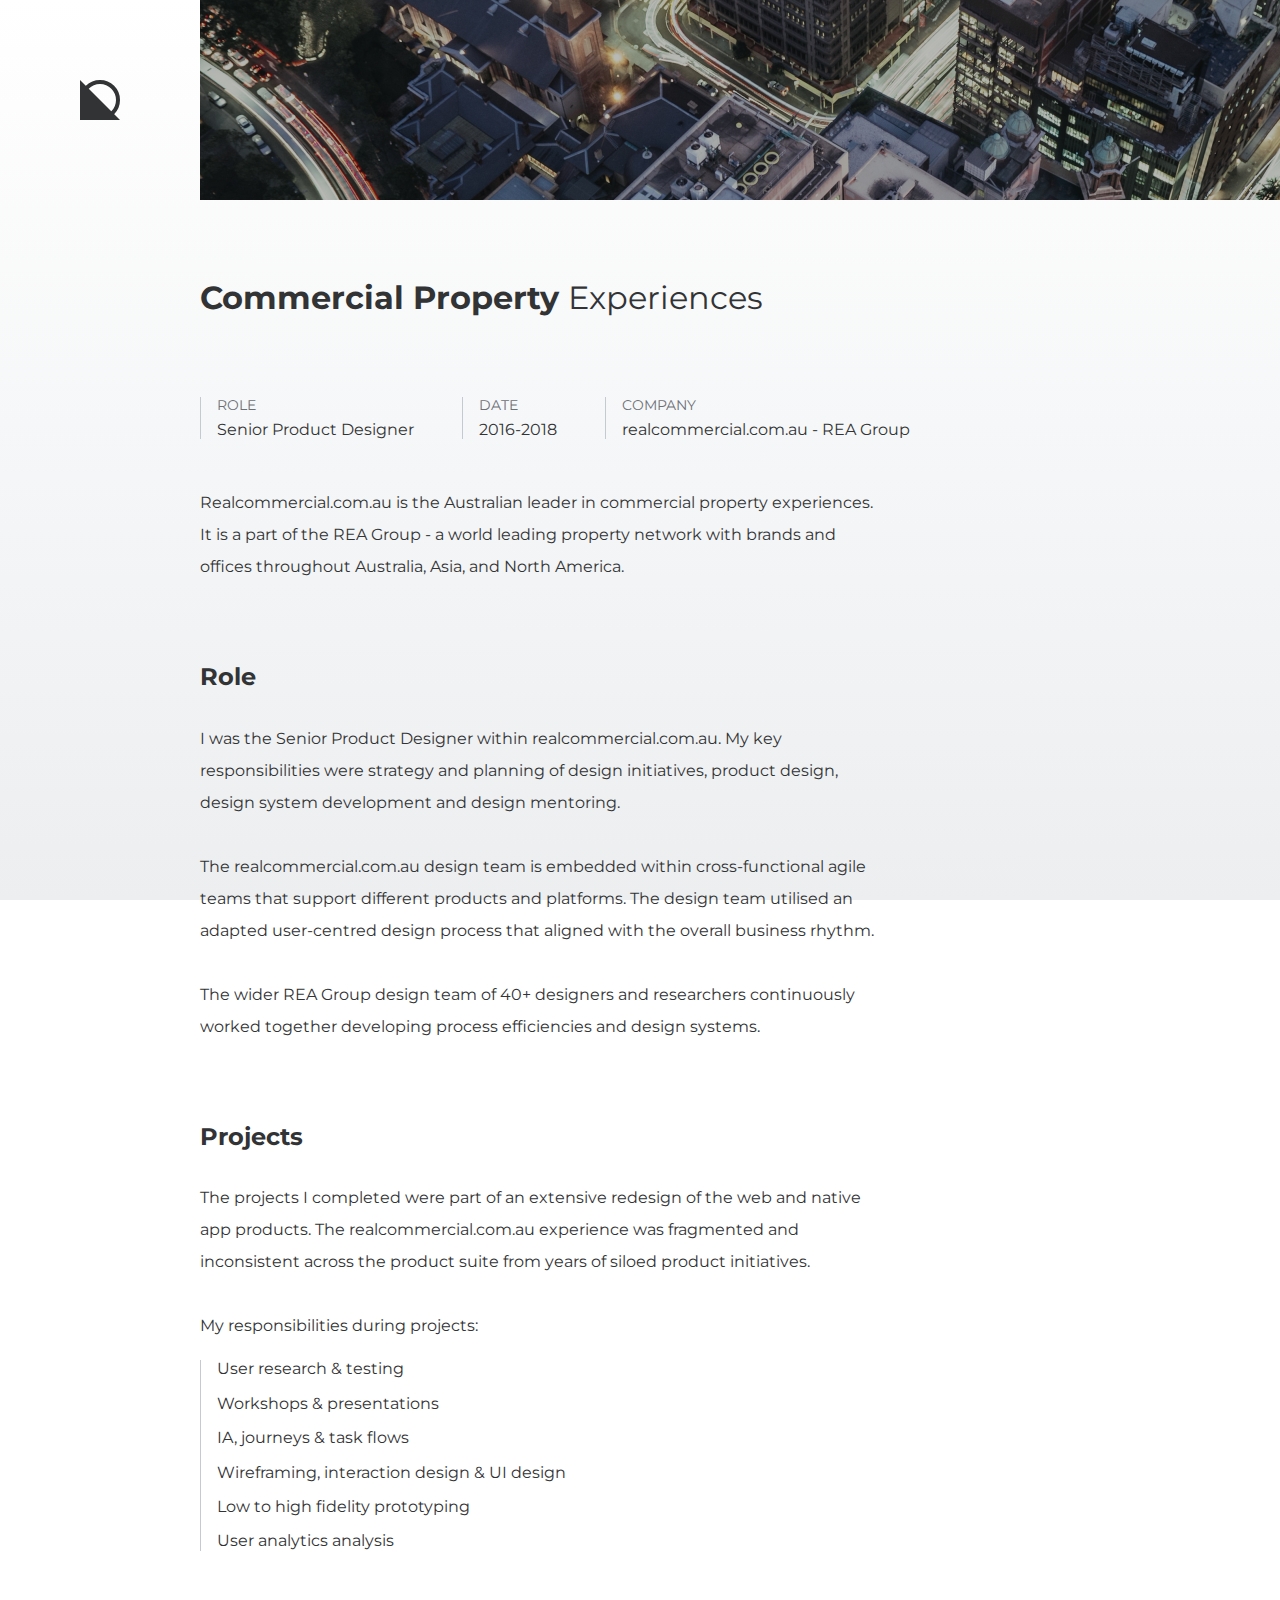
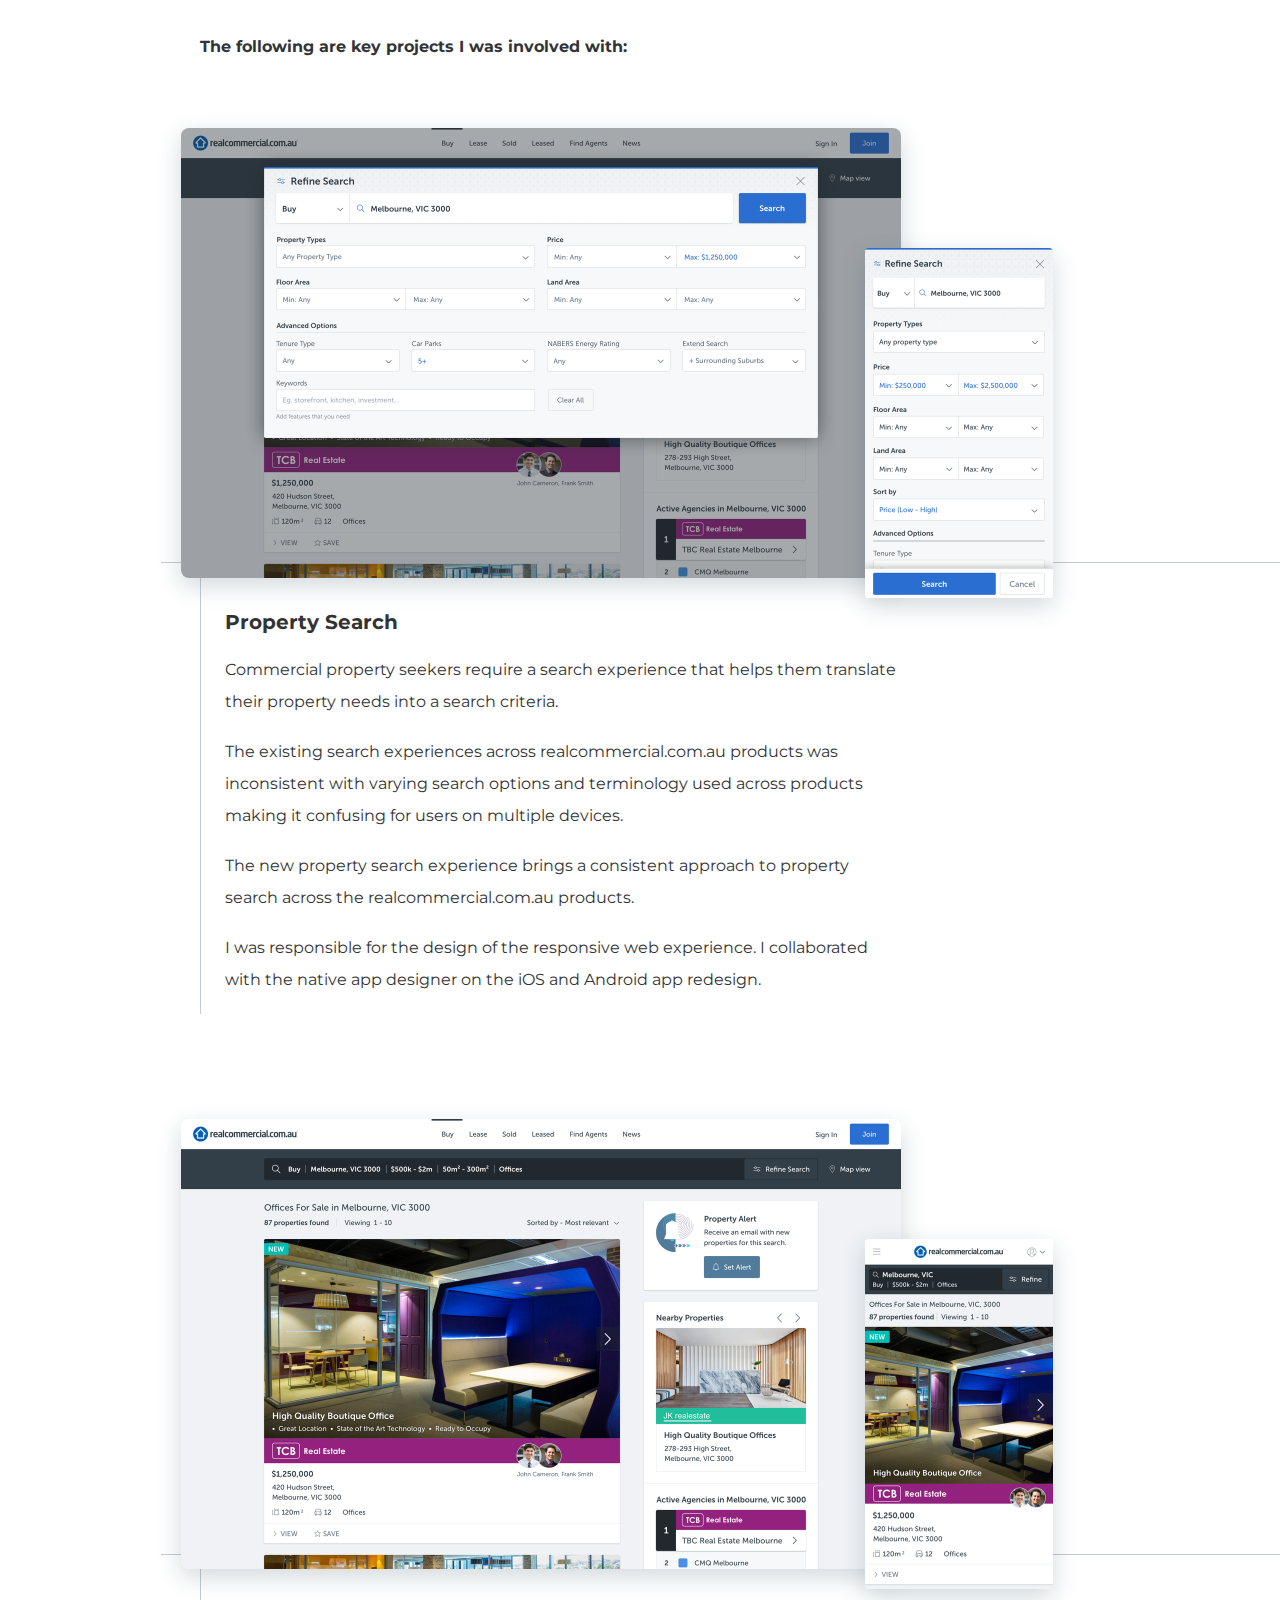
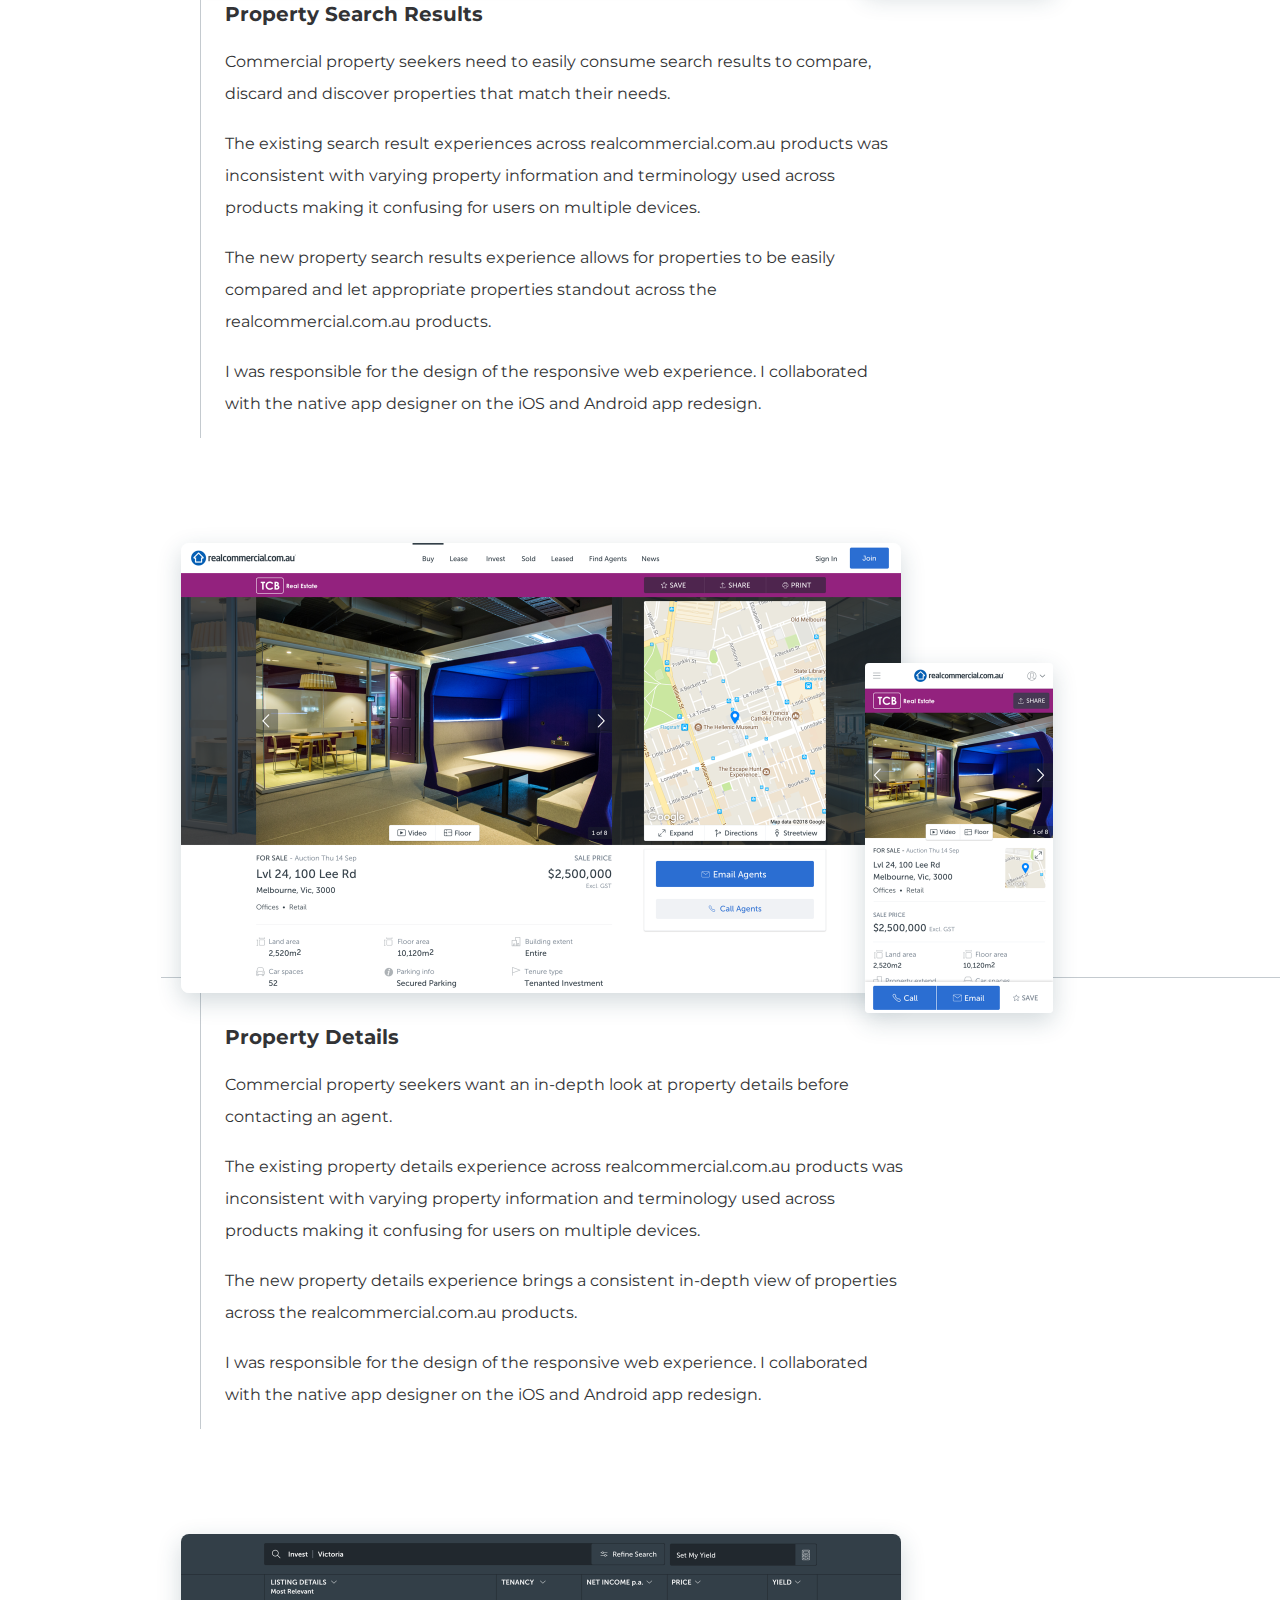
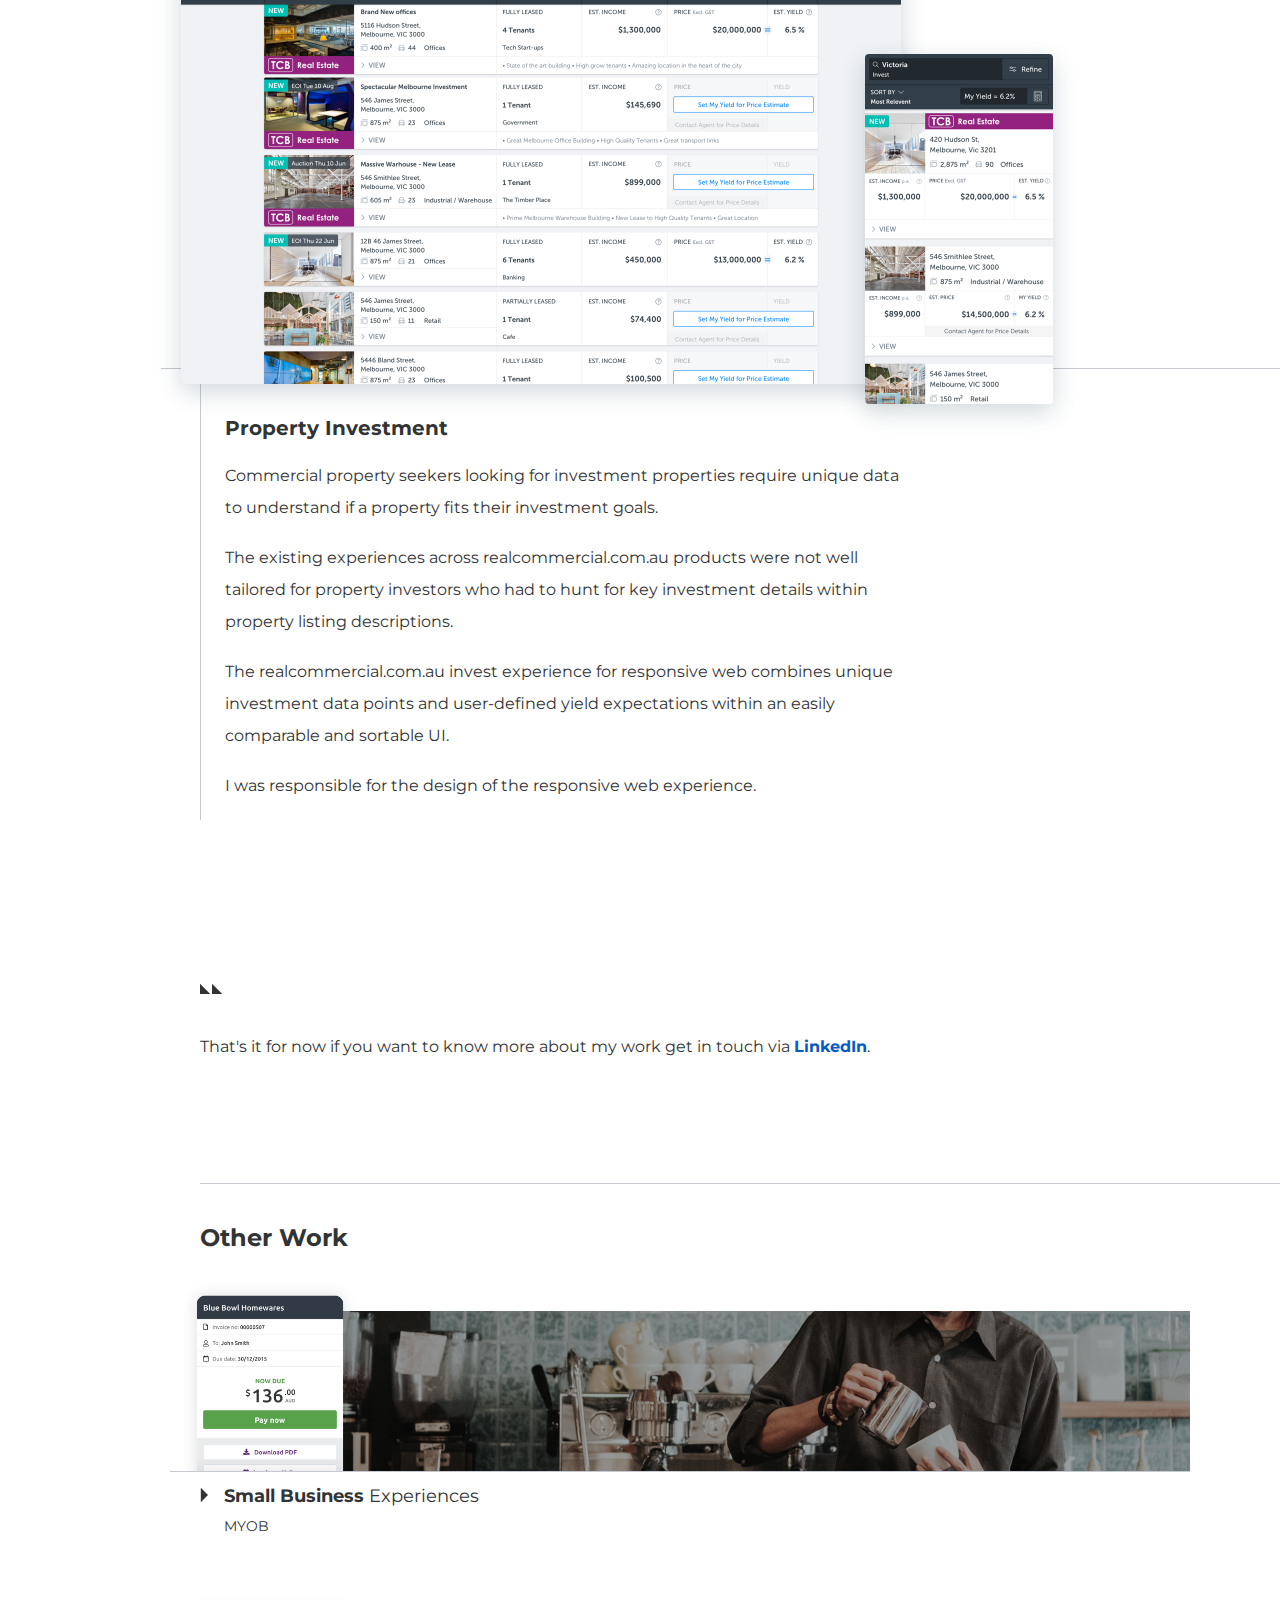
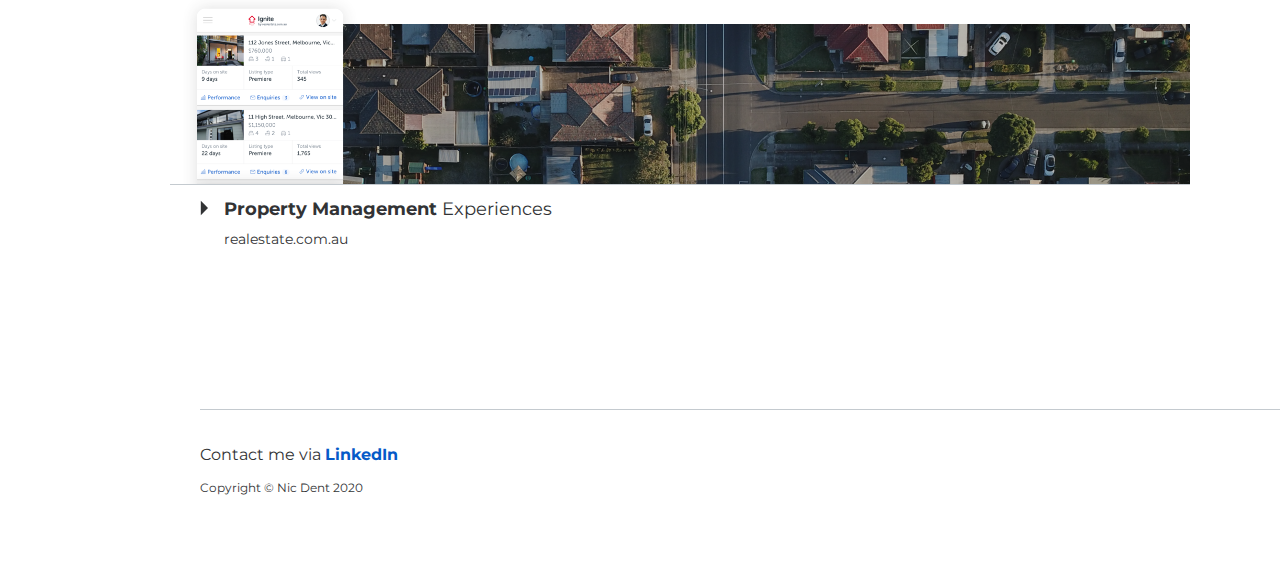
==== commit b4a2c47a: "copy changes" ====
--- a/case1.html
+++ b/case1.html
@@ -6,7 +6,7 @@
     <meta name="viewport" content="width=device-width, initial-scale=1">
     <meta name="robots" content="nofollow" />
     <meta name="robots" content="noindex">
-    <title>Nic Dent UX Designer - Commercial Property Experiences</title>
+    <title>Nic Dent Product Designer - Commercial Property Experiences</title>
     <!-- CSS -->
     <link href="css/modern-normalize.min.css" rel="stylesheet">
     <link href="css/nicdent_style.css?version=3" rel="stylesheet">
@@ -32,7 +32,7 @@
                 <div class="main-content">
                 <h1>Commercial Property <span>Experiences</span></h1>
                     <ul class="case-keydetails"> 
-                        <li><h3>ROLE</h3>Senior UX / UI Designer</li>
+                        <li><h3>ROLE</h3>Senior Product Designer</li>
                         <li><h3>DATE</h3>2016-2018</li>
                         <li><h3>COMPANY</h3>realcommercial.com.au - REA Group</li>
                     </ul>    
@@ -40,7 +40,7 @@
                 </div>
                 <div class="main-content">
                     <h2>Role</h2>
-                    <p>I was the Senior UX / UI Designer within realcommercial.com.au. My key responsibilities were strategy and planning of design initiatives, product design, design system development and design mentoring.</p> 
+                    <p>I was the Senior Product Designer within realcommercial.com.au. My key responsibilities were strategy and planning of design initiatives, product design, design system development and design mentoring.</p> 
                     <p>The realcommercial.com.au design team is embedded within cross-functional agile teams that support different products and platforms. The design team utilised an adapted user-centred design process that aligned with the overall business rhythm.</p>
                     <p>The wider REA Group design team of 40+ designers and researchers continuously worked together developing process efficiencies and design systems.</p>
                 </div>
